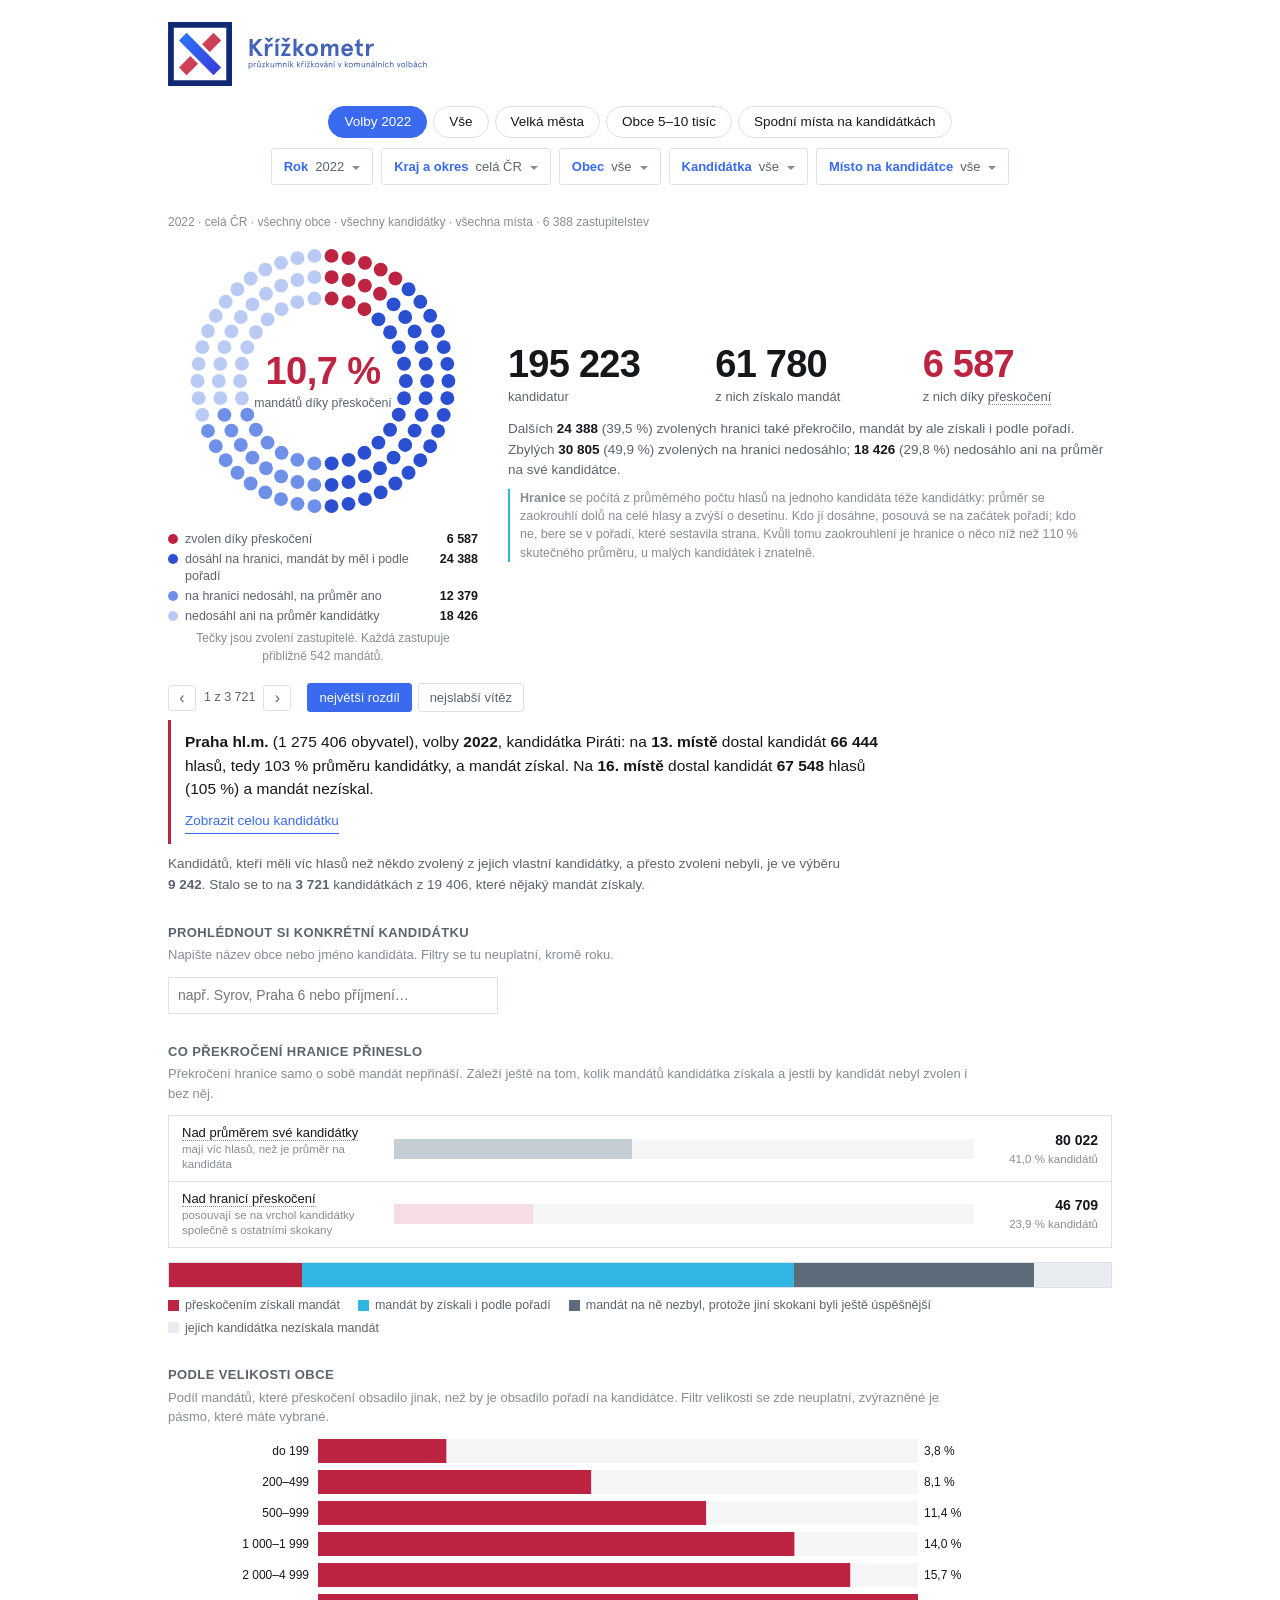
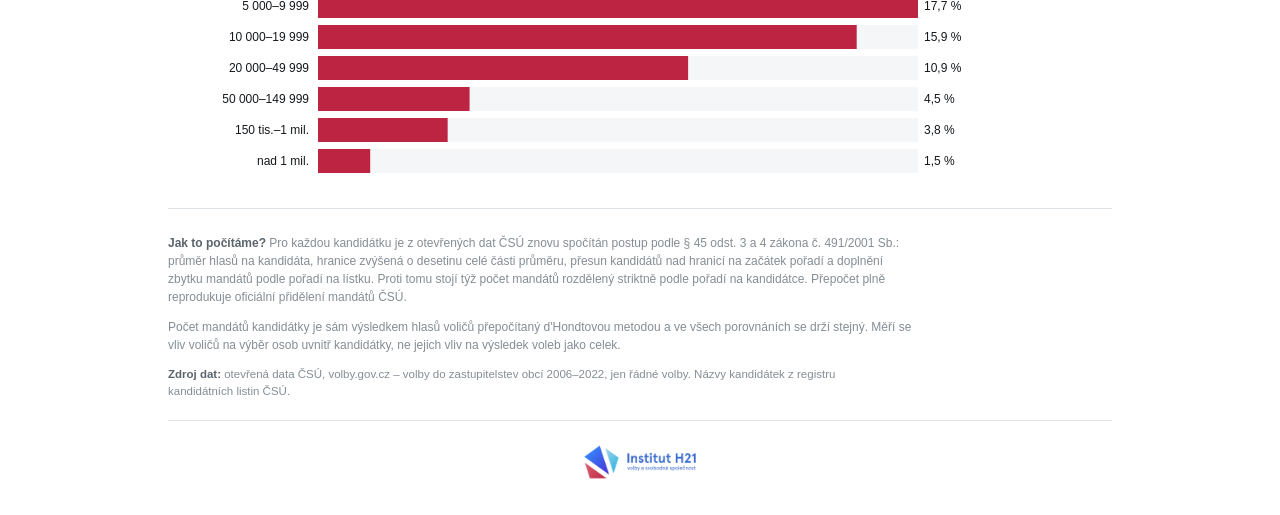
==== index.html @ fd7df9b3 "rebuild" ====
<!DOCTYPE html>
<html lang="cs">
<head>
<meta charset="utf-8">
<meta name="viewport" content="width=device-width, initial-scale=1">
<title>Křížkometr – Průzkumník přeskakování v komunálních volbách</title>
<meta name="description" content="Kolik mandátů v komunálních volbách rozhodli voliči přeskočením a kolik pořadí na kandidátce. Volby do zastupitelstev obcí od roku 2006, data ČSÚ.">
<meta property="og:title" content="Křížkometr – Průzkumník přeskakování v komunálních volbách">
<meta property="og:description" content="Kolik mandátů v komunálních volbách rozhodli voliči přeskočením a kolik pořadí na kandidátce. Volby do zastupitelstev obcí od roku 2006, data ČSÚ.">
<meta property="og:image" content="https://institute-h21.github.io/krizkometr/assets/og-image.png">
<meta name="twitter:card" content="summary_large_image">
<link rel="icon" href="assets/favicon.svg" type="image/svg+xml">
<link rel="icon" href="assets/favicon.ico" sizes="any">
<link rel="apple-touch-icon" href="assets/apple-touch-icon.png">
<link rel="stylesheet" href="assets/krizkometr.css?v=2026-10-07">
</head>
<body data-view="vse">
<div class="wrap">
<div id="boot">Načítám data…</div>
<template id="tpl">
<header class="brand"><img src="assets/krizkometr-logo-claim.svg" alt="Křížkometr – Průzkumník přeskakování v komunálních volbách" onerror="var s=document.createElement('span');s.className='wordmark';s.textContent='Křížkometr';this.replaceWith(s)"></header>
<section>
  <div class="chipwrap presets" id="presets" role="group" aria-label="Předvolby výběru"></div>
  <form class="filters" id="filters" autocomplete="off">
    <details class="fg"><summary><b>Rok</b><span class="val" id="yearSum">vše</span></summary>
      <div class="ddp"><div class="chipwrap" id="yearPre"></div></div></details>
    <details class="fg"><summary><b>Kraj a okres</b><span class="val" id="regSum">celá ČR</span></summary>
      <div class="ddp"><p class="hint">Vyberte kraje. U každého vybraného kraje se pak dají zúžit okresy; ostatních krajů se to nedotkne.</p>
      <div class="chipwrap" id="krajPre"></div>
      <div id="okresBox" hidden><p class="hint" style="margin:12px 0 7px">Okresy ve vybraných krajích</p>
      <div class="chipwrap" id="okresPre"></div></div></div></details>
    <details class="fg"><summary><b>Obec</b><span class="val" id="popSum">vše</span></summary>
      <div class="ddp"><p class="hint">Počet obyvatel v roce voleb. Lze vybrat víc pásem najednou.</p>
      <div class="chipwrap" id="popPre"></div>
      <p class="hint" style="margin:13px 0 7px">Typ zastupitelstva</p>
      <div class="chipwrap" id="typPre"></div>
      <p class="hint" style="margin:13px 0 7px">Kolik kandidátek v obci soupeřilo</p>
      <div class="chipwrap" id="rivPre"></div></div></details>
    <details class="fg"><summary><b>Kandidátka</b><span class="val" id="tagSum">vše</span></summary>
      <div class="ddp"><p class="hint">Kandidátky, na nichž je alespoň jedna vybraná strana.</p>
      <div class="chipwrap" id="tagChips"></div></div></details>
    <details class="fg"><summary><b>Místo na kandidátce</b><span class="val" id="posSum">vše</span></summary>
      <div class="ddp">
        <div class="modes" id="posMode"></div>
        <div id="modeAbs">
          <p class="hint">Vytištěné číslo kandidáta na hlasovacím lístku.</p>
          <div class="chipwrap" id="absPre"></div>
          <div class="rangeRow"><div class="dual" id="absDual"><div class="trk"></div><div class="fil" id="absFil"></div>
            <input type="range" id="absLo" min="1" max="70" value="1" aria-label="Od pozice">
            <input type="range" id="absHi" min="1" max="70" value="70" aria-label="Do pozice"></div>
            <span class="out" id="absOut"></span></div>
        </div>
        <div id="modeRel" hidden>
          <p class="hint">Kde na své kandidátce kandidát stojí nezávisle na její délce: 0&nbsp;% je první, 100&nbsp;% poslední.</p>
          <div class="chipwrap" id="relPre"></div>
          <div class="rangeRow"><div class="dual" id="relDual"><div class="trk"></div><div class="fil" id="relFil"></div>
            <input type="range" id="relLo" min="0" max="100" value="0" aria-label="Od podílu">
            <input type="range" id="relHi" min="0" max="100" value="100" aria-label="Do podílu"></div>
            <span class="out" id="relOut"></span></div>
        </div>
      </div></details>
  </form>
</section>

<section id="head"></section>

<section class="search">
  <h2>Prohlédnout si konkrétní kandidátku</h2>
  <p class="sub">Napište název obce nebo jméno kandidáta. Filtry se tu neuplatní, kromě roku.</p>
  <input type="text" id="q" placeholder="např. Syrov, Praha 6 nebo příjmení…" aria-label="Název obce nebo jméno kandidáta">
  <ul class="hits" id="hits"></ul>
  <div id="detail"></div>
</section>

<section>
  <h2>Co překročení hranice přineslo</h2>
  <p class="sub">Překročení hranice samo o sobě mandát nepřináší. Záleží ještě na tom, kolik mandátů kandidátka získala a jestli by kandidát nebyl zvolen i bez něj.</p>
  <div class="fun" id="fun"></div>
  <div style="margin-top:14px"><div class="stack" id="stack"></div><div class="skey" id="skey"></div></div>
</section>

<section>
  <h2>Podle velikosti obce</h2>
  <p class="sub">Podíl mandátů, které přeskočení obsadilo jinak, než by je obsadilo pořadí na kandidátce. Filtr velikosti se zde neuplatní, zvýrazněné je pásmo, které máte vybrané.</p>
  <svg class="chart" id="bandChart" role="img" aria-label="Podle velikosti obce"></svg>
</section>

<footer>
  <p><b>Jak to počítáme?</b> Pro každou kandidátku je z otevřených dat ČSÚ znovu spočítán postup podle §&nbsp;45 odst.&nbsp;3 a 4 zákona č.&nbsp;491/2001&nbsp;Sb.: průměr hlasů na kandidáta, hranice zvýšená o desetinu celé části průměru, přesun kandidátů nad hranicí na začátek pořadí a doplnění zbytku mandátů podle pořadí na lístku. Proti tomu stojí týž počet mandátů rozdělený striktně podle pořadí na kandidátce. Přepočet plně reprodukuje oficiální přidělení mandátů ČSÚ.</p>
  <p>Počet mandátů kandidátky je sám výsledkem hlasů voličů přepočítaný d'Hondtovou metodou a ve všech porovnáních se drží stejný. Měří se vliv voličů na výběr osob uvnitř kandidátky, ne jejich vliv na výsledek voleb jako celek.</p>
  <p class="src"><b>Zdroj dat:</b> otevřená data ČSÚ, volby.gov.cz – volby do zastupitelstev obcí <span class="roky">2006–2022</span>, jen řádné volby. Názvy kandidátek z registru kandidátních listin ČSÚ.</p>
  <div class="sig">
    <a href="https://www.ih21.org" target="_blank" rel="noopener"><img alt="Institut H21" src="assets/h21-logo.png"></a>
  </div>
</footer>
</template>
</div>
<script src="assets/krizkometr.js?v=2026-10-07"></script>
</body>
</html>
---- assets/krizkometr.css ----
/* Křížkometr – Institut H21 */
/* Apercu Pro (firemní písmo H21) se načítá ze stejného místa jako na webu institutu.
   Soubory písma v repu záměrně nejsou: je veřejné a písmo má komerční licenci.
   Když adresa přestane platit (např. po novém nahrání písma ve Webflow),
   stránky přejdou na systémové písmo a jinak fungují dál. */
@font-face{font-family:"Apercu Pro";font-style:normal;font-weight:400;font-display:swap;
  src:url(https://cdn.prod.website-files.com/62a501ab7c276f020734e677/62a506d55f0ebdb5021f10b7_apercu_regular_pro.otf) format("opentype")}
@font-face{font-family:"Apercu Pro";font-style:normal;font-weight:700;font-display:swap;
  src:url(https://cdn.prod.website-files.com/62a501ab7c276f020734e677/62a7aba759a85f83d1c07844_ApercuPro-Bold-Web.ttf) format("truetype")}

/* =====================================================================
   BAREVNÉ SCHÉMA – jediné místo, kde se mění vzhled.
   Doplňte HEX kódy z brand manuálu Institutu H21 a nic jiného neměňte.
   ===================================================================== */
:root{
  /* tři barvy z loga H21 (každá je v logu přechodem, tohle jsou těžiště) */
  --brand:#396AEF;          /* modrá  */
  --brand-dark:#2A4FD0;
  --brand-soft:#e5ecfd;
  --azure:#30B6E3;          /* azurová */
  --azure-soft:#d9f0f9;
  --ink:#15181b; --ink-2:#5b646c; --ink-3:#858d94;
  --rule:#dde2e6; --surface:#f4f6f8; --surface-2:#e9edf1; --bg:#fff;
  --hot:#BD2441;            /* červená z loga – to, na co se má člověk podívat */
  --hot-soft:#f6dde3;
  --cool:#5d6b7a; --cool-soft:#d6dce2;
  --ok:#2e7d52;
  --font:"Apercu Pro",-apple-system,BlinkMacSystemFont,"Segoe UI",Roboto,Arial,sans-serif;
}
*{box-sizing:border-box}
html{-webkit-text-size-adjust:100%}
body{margin:0;background:var(--bg);color:var(--ink);font-family:var(--font);font-size:16px;
  line-height:1.5;font-variant-numeric:tabular-nums lining-nums;-webkit-font-smoothing:antialiased}
.wrap{max-width:980px;margin:0 auto;padding:22px 18px 30px}
:focus-visible{outline:2px solid var(--brand);outline-offset:2px}
h2{font-size:13px;font-weight:700;letter-spacing:.03em;margin:0 0 3px;text-transform:uppercase;color:var(--ink-2)}
.sub{font-size:13px;color:var(--ink-3);margin:0 0 12px;max-width:62em}
section{margin:0 0 28px}

/* header */
.cutline{font-size:12px;color:var(--ink-3);margin:0 0 10px}
.tally{margin:0}
.big3{display:grid;grid-template-columns:repeat(3,minmax(0,1fr));gap:18px;margin:0 0 14px}
.big3>div{min-width:0}
.big3 .n{display:block;font-size:clamp(26px,3.4vw,38px);font-weight:700;line-height:1.02;
  letter-spacing:-.02em;white-space:nowrap}
.big3 .n.hot{color:var(--hot)}
.big3 .l{display:block;font-size:13px;color:var(--ink-2);margin-top:5px;line-height:1.32}
@media(max-width:560px){.big3{grid-template-columns:1fr;gap:10px}
  .big3>div{display:flex;align-items:baseline;gap:10px}
  .big3 .n{font-size:28px}.big3 .l{margin:0}}
.tally .rest{margin:0;font-size:13.5px;color:var(--ink-2);line-height:1.5;max-width:46em}
.tally .rest b{color:var(--ink)}
.defn{margin:9px 0 0;font-size:12.5px;color:var(--ink-3);line-height:1.45;max-width:46em;
  border-left:2px solid var(--azure);padding-left:10px}
/* příklady: ovládání nad příkladem vlevo */
.anec-nav{display:flex;flex-wrap:wrap;align-items:center;gap:8px 16px;margin:18px 0 0}
.anec{border-left:3px solid var(--hot);padding:10px 0 10px 14px;margin:8px 0 0;
  font-size:15.5px;line-height:1.5;max-width:46em}
.anec b{font-weight:700}
.anec .more{margin-top:8px}
.pager{display:flex;align-items:center;gap:8px;font-size:12.5px;color:var(--ink-2)}
.pager button{font:inherit;font-size:16px;line-height:1;width:28px;height:26px;cursor:pointer;
  background:var(--bg);border:1px solid var(--rule);border-radius:3px;color:var(--ink-2)}
.pager button:hover{border-color:var(--brand);color:var(--brand)}
.gen{font-size:13.5px;color:var(--ink-2);margin:10px 0 0;max-width:52em}

/* list breakdown */
.lt{border-collapse:collapse;width:100%;max-width:560px;font-size:13.5px;margin:10px 0 0}
.lt th,.lt td{padding:4px 9px;border-bottom:1px solid var(--rule);text-align:right}
.lt th:first-child,.lt td:first-child{text-align:left}
.lt thead th{font-size:11.5px;text-transform:uppercase;letter-spacing:.02em;color:var(--ink-2);
  border-bottom:1.5px solid var(--ink-3);font-weight:700}
.lt td small{display:block;font-size:11.5px;color:var(--ink-3);font-weight:400;line-height:1.25;margin-top:1px}
.lt tr.mark td small{color:var(--ink-2)}
@media(min-width:640px){
  /* 99 % jmen má do 20 znaků, takže se vejdou za číslo místa a tabulka se nenatáhne */
  .lt{max-width:700px}
  .lt td small{display:inline;margin:0 0 0 9px;font-size:12.5px}
  .lt td:first-child{width:14em}
}
.lt tr.in td{background:#f2f7f2}
.lt tr.mark td{background:var(--hot-soft);font-weight:700}
.lt .yes{color:var(--ok)}
.lt .no{color:var(--ink-3)}
.lmeta{font-size:13px;color:var(--ink-2);margin:0 0 2px}
.story{font-size:13.5px;color:var(--ink);background:var(--surface);border:1px solid var(--rule);
  padding:10px 12px;margin:10px 0 0;max-width:560px;line-height:1.5}
details>summary{cursor:pointer;font-size:13.5px;color:var(--brand);list-style:none;
  display:inline-block;padding:2px 0;border-bottom:1px solid currentColor}
details>summary::-webkit-details-marker{display:none}
details[open]>summary{margin-bottom:4px}

/* filters */
.filters{display:flex;flex-wrap:wrap;gap:8px;align-items:flex-start;justify-content:center;margin:0}
.fg{position:relative}
.fg[open]{flex:1 0 100%}
.fg>summary{list-style:none;cursor:pointer;display:flex;align-items:baseline;gap:7px;white-space:nowrap;
  font-size:13px;padding:8px 12px;border:1px solid var(--rule);border-radius:3px;background:var(--bg);
  transition:border-color .12s,color .12s}
.fg>summary::-webkit-details-marker{display:none}
.fg>summary::after{content:"";width:0;height:0;border:4px solid transparent;border-bottom:0;
  border-top-color:var(--ink-3);margin-left:1px;position:relative;top:-1px;transition:transform .12s}
.fg[open]>summary::after{border-top-color:var(--brand);transform:rotate(180deg)}
.fg>summary:hover{border-color:var(--brand)}
.fg[open]>summary{border-color:var(--brand);color:var(--brand)}
.fg>summary b{font-weight:700;color:inherit}
.fg>summary .val{color:var(--ink-2);max-width:17em;overflow:hidden;text-overflow:ellipsis}
.fg[open]>summary .val{color:var(--brand)}
.ddp{border:1px solid var(--rule);border-top:0;border-radius:0 0 3px 3px;padding:12px 13px 13px;
  background:var(--surface);margin-top:-1px}
.ddp .hint{font-size:12px;color:var(--ink-3);margin:0 0 8px}
.modes{display:inline-flex;border:1px solid var(--rule);border-radius:3px;overflow:hidden;margin:0 0 11px}
.modes button{font:inherit;font-size:12.5px;padding:6px 12px;border:0;background:var(--bg);
  color:var(--ink-2);cursor:pointer;border-right:1px solid var(--rule)}
.modes button:last-child{border-right:0}
.modes button[aria-pressed="true"]{background:var(--brand);color:#fff}
.chipwrap{display:flex;flex-wrap:wrap;align-items:center;gap:6px}
.chip{font:inherit;font-size:13px;line-height:1;padding:7px 11px;background:var(--bg);
  border:1px solid var(--rule);border-radius:3px;color:var(--ink-2);cursor:pointer;transition:all .12s}
.chip:hover{border-color:var(--brand);color:var(--brand)}
.chip[aria-pressed="true"]{background:var(--brand);border-color:var(--brand);color:#fff}
/* jedna škála, dva úchyty: oba inputy leží přes sebe, proklikává jen palec */
.dual{position:relative;height:30px;width:230px;margin:2px 0 0}
.dual .trk{position:absolute;left:0;right:0;top:13px;height:4px;background:var(--surface-2);border-radius:2px}
.dual .fil{position:absolute;top:13px;height:4px;background:var(--brand);border-radius:2px}
.dual input[type=range]{position:absolute;left:0;top:0;width:100%;height:30px;margin:0;
  -webkit-appearance:none;appearance:none;background:transparent;pointer-events:none}
.dual input[type=range]::-webkit-slider-thumb{-webkit-appearance:none;width:16px;height:16px;
  border-radius:50%;background:#fff;border:2px solid var(--brand);cursor:grab;pointer-events:auto}
.dual input[type=range]::-moz-range-thumb{width:14px;height:14px;border-radius:50%;background:#fff;
  border:2px solid var(--brand);cursor:grab;pointer-events:auto}
.dual input[type=range]:focus-visible::-webkit-slider-thumb{outline:2px solid var(--ink);outline-offset:2px}
.rangeRow{display:flex;align-items:center;gap:14px;flex-wrap:wrap;margin-top:4px}
.rangeRow .out{font-size:12.5px;color:var(--ink-2)}

/* funnel + outcome */
.fun{border:1px solid var(--rule)}
.frow{display:grid;grid-template-columns:200px 1fr 112px;align-items:center;gap:12px;
  padding:9px 13px;border-bottom:1px solid var(--rule)}
.frow:last-child{border-bottom:0}
.frow .lab{font-size:13px;line-height:1.3}
.frow .lab small{display:block;color:var(--ink-3);font-size:11.5px}
.ftrack{height:20px;background:var(--surface)}
.ffill{height:100%;background:var(--cool-soft)}
.frow.s2 .ffill{background:#c6ced5}
.frow.s3 .ffill{background:var(--hot-soft)}
.frow .val{text-align:right;font-size:14px;font-weight:700}
.frow .val small{display:block;font-weight:400;font-size:11.5px;color:var(--ink-3)}
@media(max-width:620px){.frow{grid-template-columns:1fr 76px}.frow .ftrack{grid-column:1/-1;order:3}}
.stack{display:flex;height:26px;border:1px solid var(--rule);overflow:hidden}
.stack div{height:100%}
.skey{display:flex;flex-wrap:wrap;gap:4px 18px;margin:8px 0 0;font-size:12.5px;color:var(--ink-2)}
.skey>span{display:flex;align-items:center;gap:6px}
.skey i{width:11px;height:11px;display:block;flex:0 0 auto}

/* search */
.search input[type=text]{font:inherit;font-size:14px;padding:7px 9px;border:1px solid var(--rule);
  width:100%;max-width:330px;background:var(--bg);color:var(--ink)}
.hits{margin:8px 0 0;padding:0;list-style:none;max-width:560px}
.hits li{border-bottom:1px solid var(--rule)}
.hits button{font:inherit;font-size:13.5px;text-align:left;width:100%;padding:6px 2px;
  background:none;border:0;cursor:pointer;color:var(--ink);display:flex;justify-content:space-between;gap:12px}
.hits button:hover{color:var(--brand)}
.hits button span{color:var(--ink-3);font-size:12.5px;white-space:nowrap}
.hits li.more{font-size:12.5px;color:var(--ink-3);padding:6px 2px;border-bottom:0}
.hits li.hd{font-size:11.5px;font-weight:700;text-transform:uppercase;letter-spacing:.03em;
  color:var(--ink-2);padding:12px 2px 3px}
.hits li.hd:first-child{padding-top:0}
/* kandidát: jméno a pod ním obec, rok, kandidátka a výsledek */
.hits li.ch button{display:block}
.hits li.ch button span{display:block;white-space:normal;margin-top:1px}
.yrow{display:flex;flex-wrap:wrap;align-items:center;gap:6px;padding:5px 0;border-top:1px solid var(--rule)}
.yrow:first-child{border-top:0}
.yr{flex:0 0 46px;font-size:13px;font-weight:700;color:var(--ink-2)}
.krow{display:flex;flex-wrap:wrap;align-items:baseline;gap:6px;padding:6px 0;border-top:1px solid var(--rule)}
.krow:first-child{border-top:0;padding-top:0}
.kr{flex:0 0 118px;font-size:12.5px;font-weight:700;color:var(--ink-2)}
.kch{display:flex;flex-wrap:wrap;gap:6px}
@media(max-width:620px){.kr{flex-basis:100%}}
.ych{display:flex;flex-wrap:wrap;align-items:center;gap:6px}
.wd{font-size:11.5px;color:var(--ink-3);padding:0 2px 0 6px}
.yrow:first-child .wd:first-child{padding-left:0}

svg.chart{display:block;width:100%;max-width:820px;height:auto}
footer{border-top:1px solid var(--rule);padding-top:13px;font-size:12px;color:var(--ink-3);line-height:1.5}
footer p{max-width:62em}
.src{margin:12px 0 0;font-size:11.5px;color:var(--ink-3);max-width:62em}
.src b{color:var(--ink-2);font-weight:700}
.sig{margin-top:20px;padding-top:18px;border-top:1px solid var(--rule)}
.sig a{display:block;width:fit-content;margin:0 auto;line-height:0;opacity:.95;transition:opacity .12s}
.sig a:hover{opacity:1}
.sig img{height:46px;width:auto;display:block}
footer b{color:var(--ink-2)}
.empty{padding:14px;background:var(--surface);border:1px dashed var(--rule);font-size:13.5px;color:var(--ink-2)}
#boot{padding:40px 0;color:var(--ink-3);font-size:14px}
.hero{display:grid;grid-template-columns:310px minmax(0,1fr);gap:30px;align-items:center;margin:2px 0 6px}
@media(max-width:760px){.hero{grid-template-columns:1fr;gap:14px;justify-items:center}
  .hero .tally{text-align:left;width:100%}}
.donut{display:block;width:100%;max-width:280px;margin:0 auto;overflow:visible}
.donut circle.d{cursor:default}
.donut circle.d.g0{fill:var(--hot)}      /* skokani – musí být na první pohled jiní */
.donut circle.d.g1{fill:#2A4FD0}         /* zbylé tři jsou odstíny firemní modré */
.donut circle.d.g2{fill:#6E90E8}
.donut circle.d.g3{fill:#B9CBF4}
.donut .ctr-n{font-size:34px;font-weight:700;fill:var(--hot);text-anchor:middle;letter-spacing:-.5px}
.donut .ctr-l{font-size:11px;fill:var(--ink-2);text-anchor:middle}
@media(prefers-reduced-motion:no-preference){
  .donut circle.d{animation:dotpop .32s cubic-bezier(.34,1.3,.64,1) backwards;transform-box:fill-box;transform-origin:center}
}
@keyframes dotpop{from{opacity:0;transform:scale(.2)}to{opacity:1;transform:scale(1)}}
.dotkey{display:grid;grid-template-columns:1fr;gap:4px;margin:10px auto 0;max-width:310px;
  font-size:12.5px;color:var(--ink-2);text-align:left}
.dotkey span{display:flex;align-items:baseline;gap:7px;line-height:1.3}
.dotkey b{color:var(--ink);font-weight:700;margin-left:auto;padding-left:8px}
.dotkey i{width:10px;height:10px;border-radius:50%;display:block;flex:0 0 auto;position:relative;top:1px}
.dotnote{margin:5px auto 0;max-width:280px;font-size:12px;color:var(--ink-3);text-align:center}
#tip{position:fixed;z-index:50;pointer-events:none;background:var(--ink);color:#fff;
  font-size:12.5px;line-height:1.4;padding:6px 9px;border-radius:3px;max-width:270px;
  opacity:0;transition:opacity .12s;transform:translate(-50%,-100%)}
#tip.on{opacity:1}
[data-tip]{cursor:help}
.term{border-bottom:1px dotted var(--ink-3)}

/* ===================================================== Křížkometr: doplňky */
/* záhlaví se značkou */
.brand{margin:0 0 20px}
.brand img{display:block;height:64px;width:auto;max-width:100%}
@media(max-width:560px){.brand img{height:46px}}
.wordmark{display:inline-block;font-size:30px;font-weight:700;letter-spacing:-.02em;line-height:1;color:var(--brand)}
/* předvolby nad filtry: pilulky, aby se nepletly s rozbalovacími filtry */
.presets{justify-content:center;margin:0 0 10px}
.chip.pre{border-radius:999px;padding:8px 15px;font-size:13.5px;color:var(--ink)}
.chip.pre:hover{color:var(--brand)}
.chip.pre[aria-pressed="true"]{color:#fff}
/* tlačítka kandidátek: kus vlastního názvu u opakujících se zkratek */
.chip .cn{font-weight:400;opacity:.85;margin-left:1px}
.chip[data-tip]{cursor:pointer}
/* spodek čtečky kandidátek */
.minifoot{margin-top:24px;padding-top:14px;text-align:center}
.minifoot .logos{display:flex;align-items:center;justify-content:center;gap:16px 32px;flex-wrap:wrap}
.minifoot img{display:block;height:36px;width:auto}
.minifoot .src{margin:12px auto 0}
.minifoot .wordmark{font-size:22px}
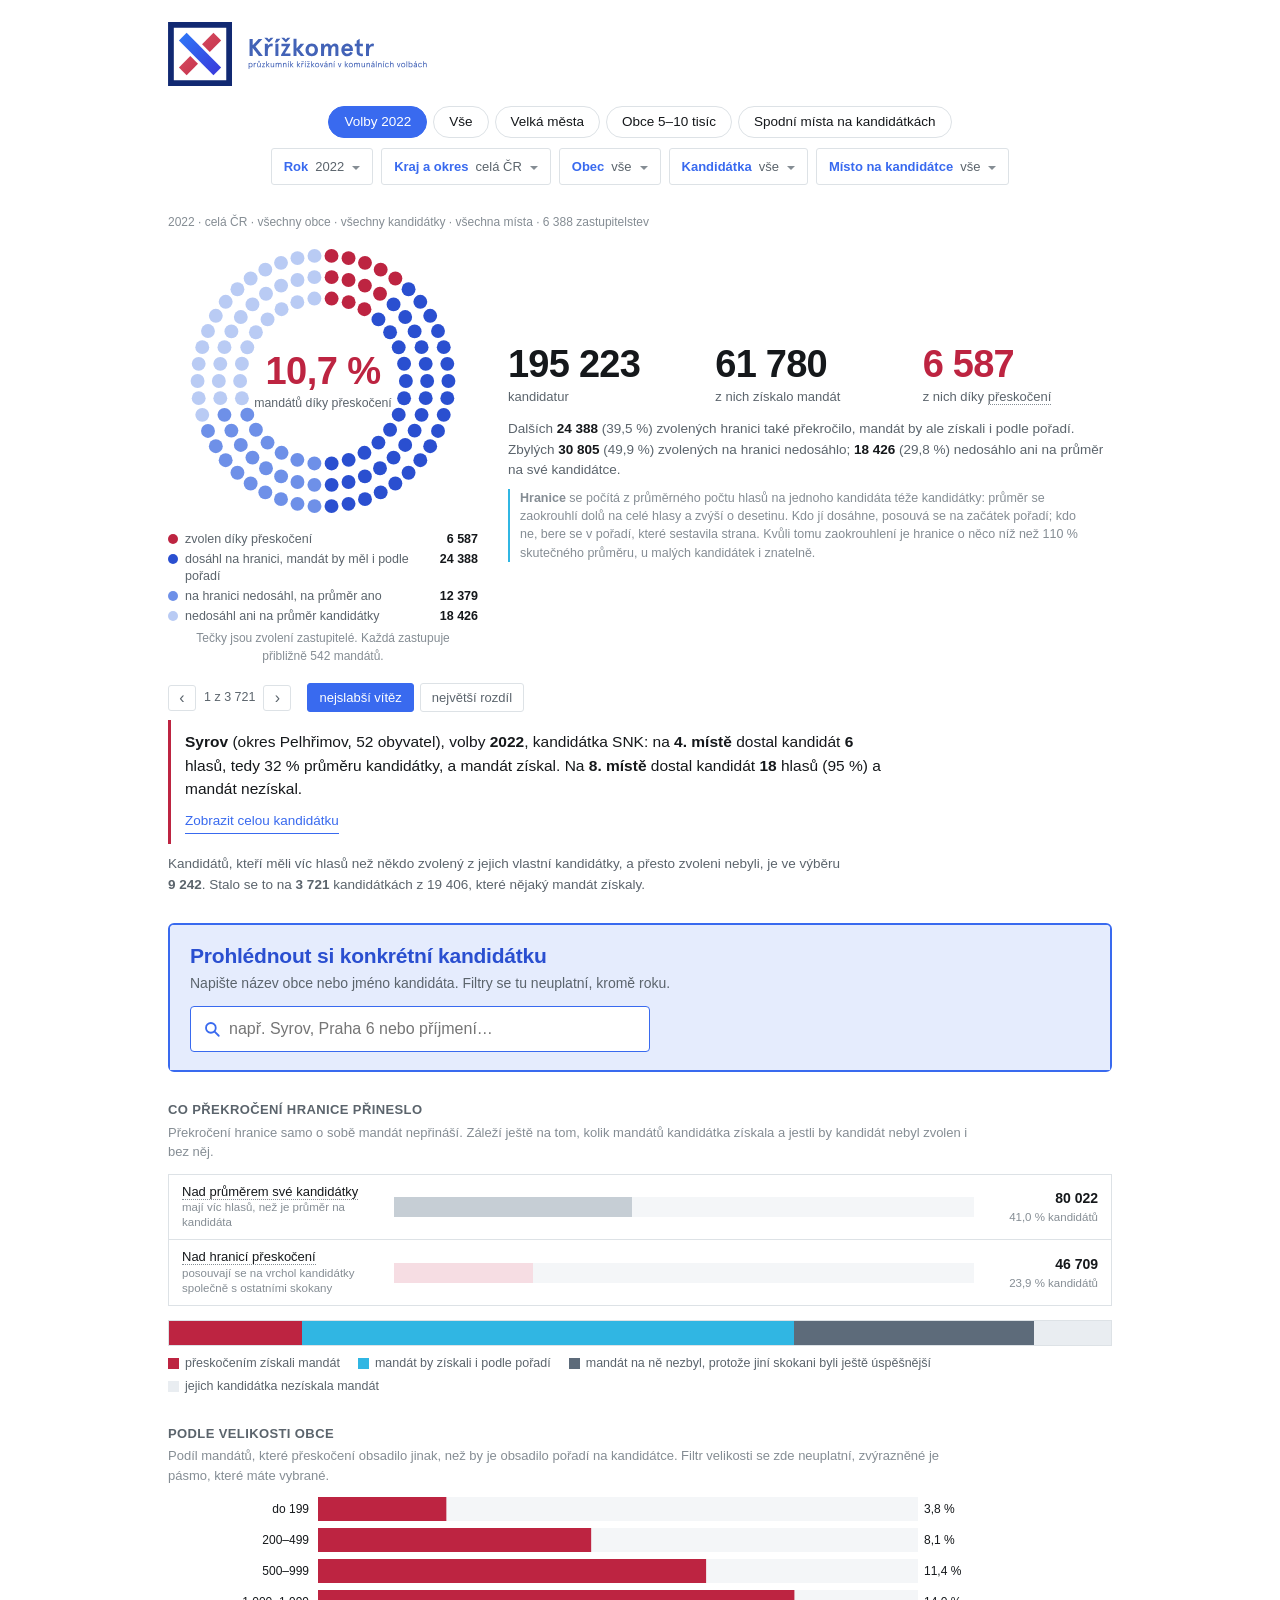
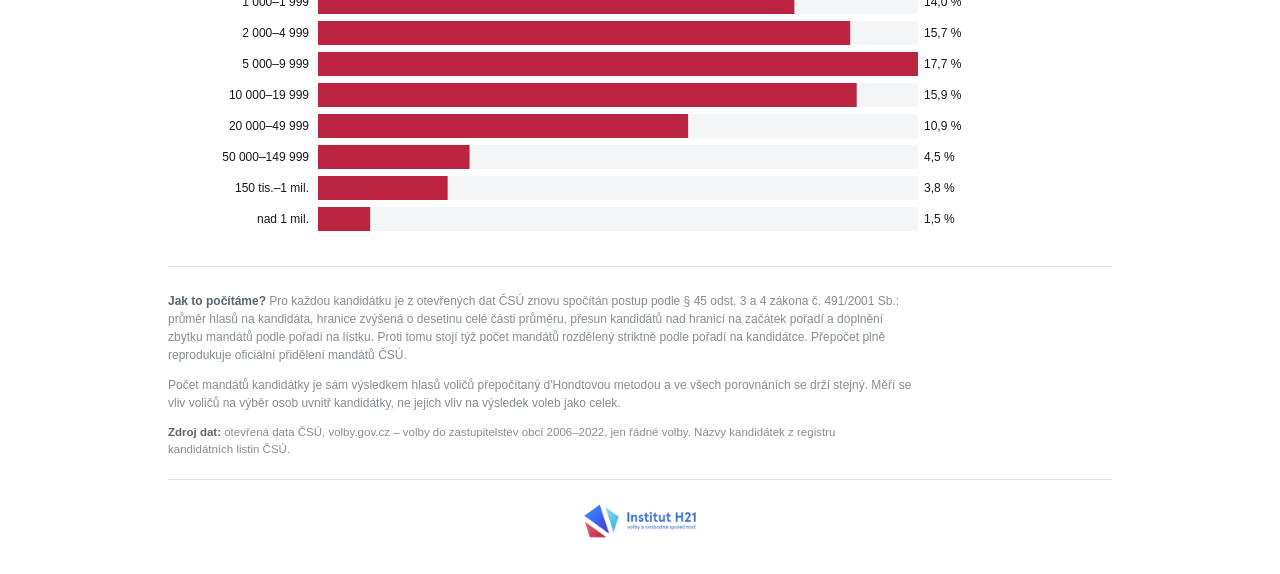
==== commit 4a832d85: "úprava zobrazení" ====
--- a/index.html
+++ b/index.html
@@ -64,10 +64,12 @@
 
 <section id="head"></section>
 
-<section class="search">
+<section class="search box">
+  <div class="box-head">
   <h2>Prohlédnout si konkrétní kandidátku</h2>
   <p class="sub">Napište název obce nebo jméno kandidáta. Filtry se tu neuplatní, kromě roku.</p>
   <input type="text" id="q" placeholder="např. Syrov, Praha 6 nebo příjmení…" aria-label="Název obce nebo jméno kandidáta">
+  </div>
   <ul class="hits" id="hits"></ul>
   <div id="detail"></div>
 </section>
--- a/assets/krizkometr.css
+++ b/assets/krizkometr.css
@@ -79,6 +79,9 @@
   .lt td small{display:inline;margin:0 0 0 9px;font-size:12.5px}
   .lt td:first-child{width:14em}
 }
+/* na úzkém telefonu se tabulka radši posune do strany, než aby přetekla nebo se ořízla */
+#lbody,#anecList{overflow-x:auto}
+@media(max-width:560px){.lt th,.lt td{padding:4px 6px}}
 .lt tr.in td{background:#f2f7f2}
 .lt tr.mark td{background:var(--hot-soft);font-weight:700}
 .lt .yes{color:var(--ok)}
@@ -242,3 +245,17 @@
 .minifoot img{display:block;height:36px;width:auto}
 .minifoot .src{margin:12px auto 0}
 .minifoot .wordmark{font-size:22px}
+/* hledání v indexu a průzkumníku: rámeček ve firemní modré, ať mezi grafy nezapadne */
+.search.box{border:2px solid var(--brand);border-radius:6px}
+.box-head{background:var(--brand-soft);padding:18px 20px;border-radius:4px 4px 0 0}
+.box-head h2{font-size:21px;line-height:1.25;letter-spacing:-.01em;text-transform:none;color:var(--brand-dark);margin:0 0 4px}
+.box-head .sub{font-size:14px;color:var(--ink-2);margin:0 0 12px}
+.search.box input[type=text]{font-size:16px;padding:10px 12px 10px 38px;max-width:460px;
+  border:1.5px solid var(--brand);border-radius:4px;background:var(--bg) no-repeat 12px center
+  url("data:image/svg+xml,%3Csvg xmlns='http://www.w3.org/2000/svg' width='18' height='18' viewBox='0 0 24 24' fill='none' stroke='%23396AEF' stroke-width='2.4' stroke-linecap='round'%3E%3Ccircle cx='10.5' cy='10.5' r='6.5'/%3E%3Cpath d='M15.5 15.5 21 21'/%3E%3C/svg%3E")}
+.search.box .hits{margin:0 20px;max-width:600px}
+.search.box .hits:not(:empty){margin-top:8px;margin-bottom:12px}
+.search.box #detail{padding:0 20px}
+.search.box #detail:not(:empty){padding-bottom:20px}
+@media(max-width:560px){.box-head{padding:16px 14px}.box-head h2{font-size:19px}
+  .search.box .hits{margin-left:14px;margin-right:14px}.search.box #detail{padding:0 10px}}
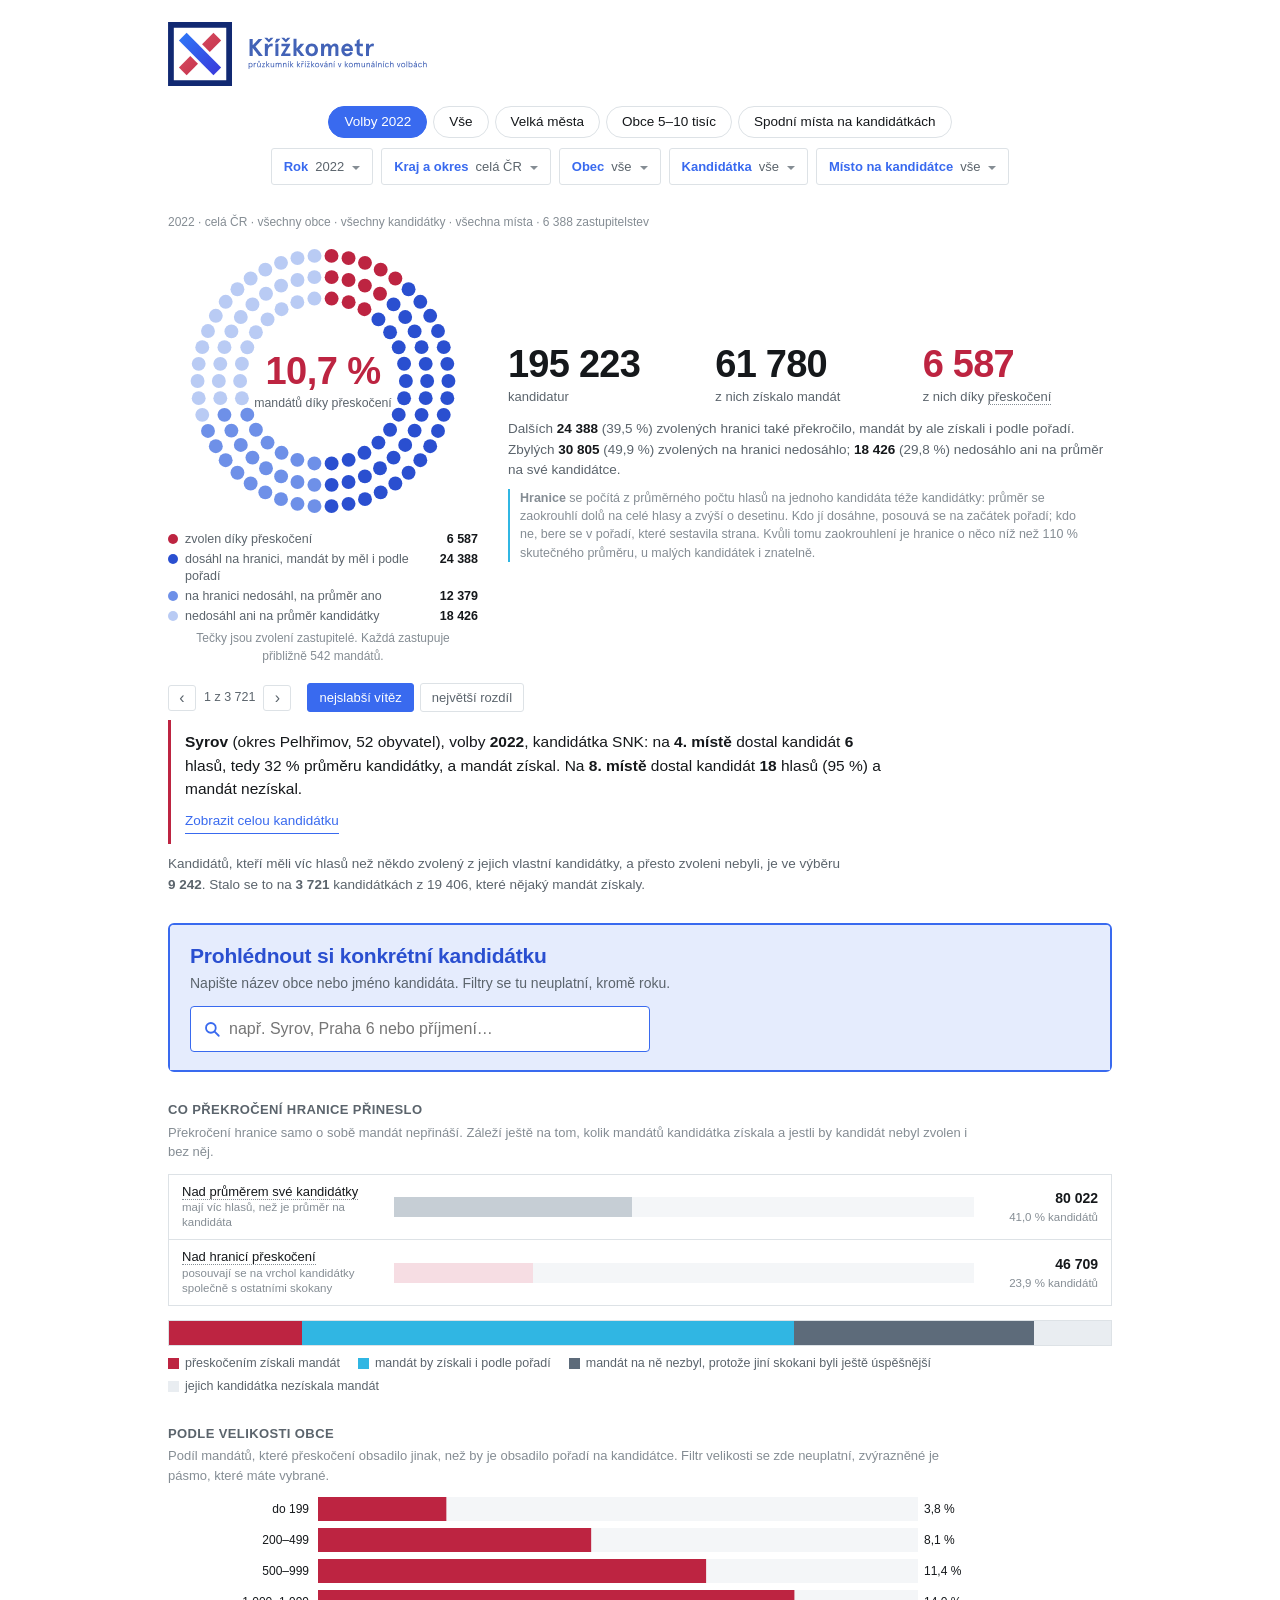
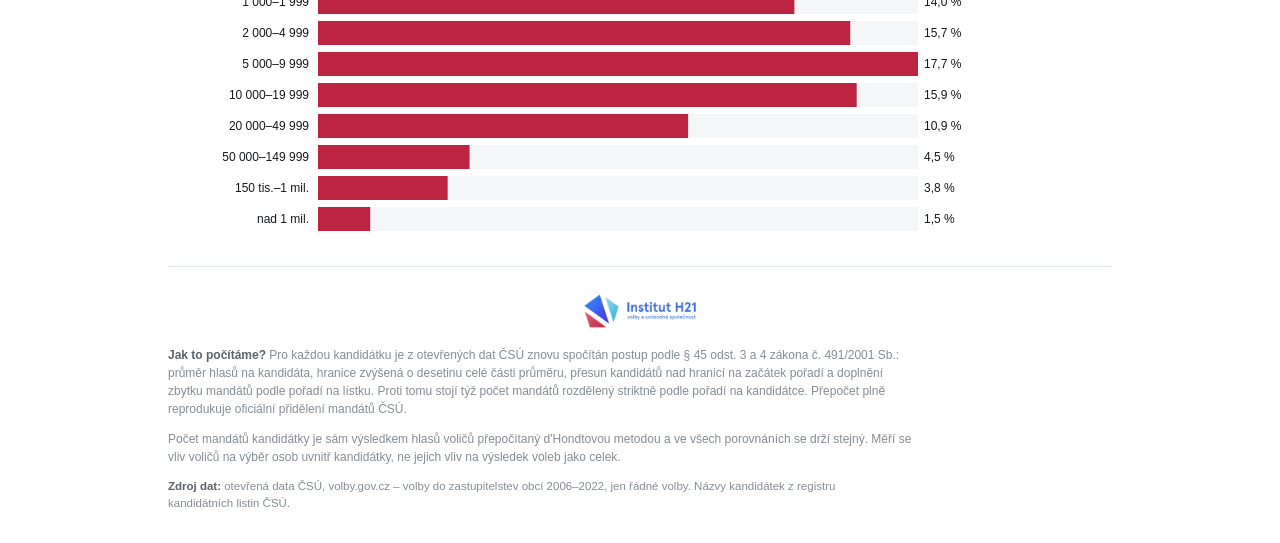
==== commit cd846c01: "oprava layoutu" ====
--- a/index.html
+++ b/index.html
@@ -88,12 +88,12 @@
 </section>
 
 <footer>
+  <div class="sig">
+    <a href="https://www.ih21.org" target="_blank" rel="noopener"><img alt="Institut H21" src="assets/h21-logo.png"></a>
+  </div>
   <p><b>Jak to počítáme?</b> Pro každou kandidátku je z otevřených dat ČSÚ znovu spočítán postup podle §&nbsp;45 odst.&nbsp;3 a 4 zákona č.&nbsp;491/2001&nbsp;Sb.: průměr hlasů na kandidáta, hranice zvýšená o desetinu celé části průměru, přesun kandidátů nad hranicí na začátek pořadí a doplnění zbytku mandátů podle pořadí na lístku. Proti tomu stojí týž počet mandátů rozdělený striktně podle pořadí na kandidátce. Přepočet plně reprodukuje oficiální přidělení mandátů ČSÚ.</p>
   <p>Počet mandátů kandidátky je sám výsledkem hlasů voličů přepočítaný d'Hondtovou metodou a ve všech porovnáních se drží stejný. Měří se vliv voličů na výběr osob uvnitř kandidátky, ne jejich vliv na výsledek voleb jako celek.</p>
   <p class="src"><b>Zdroj dat:</b> otevřená data ČSÚ, volby.gov.cz – volby do zastupitelstev obcí <span class="roky">2006–2022</span>, jen řádné volby. Názvy kandidátek z registru kandidátních listin ČSÚ.</p>
-  <div class="sig">
-    <a href="https://www.ih21.org" target="_blank" rel="noopener"><img alt="Institut H21" src="assets/h21-logo.png"></a>
-  </div>
 </footer>
 </template>
 </div>
--- a/assets/krizkometr.css
+++ b/assets/krizkometr.css
@@ -194,6 +194,8 @@
 .sig a{display:block;width:fit-content;margin:0 auto;line-height:0;opacity:.95;transition:opacity .12s}
 .sig a:hover{opacity:1}
 .sig img{height:46px;width:auto;display:block}
+/* logo na začátku patičky, vysvětlivky a zdroj až pod ním */
+footer>.sig:first-child{margin:8px 0 4px;padding-top:0;border-top:0}
 footer b{color:var(--ink-2)}
 .empty{padding:14px;background:var(--surface);border:1px dashed var(--rule);font-size:13.5px;color:var(--ink-2)}
 #boot{padding:40px 0;color:var(--ink-3);font-size:14px}
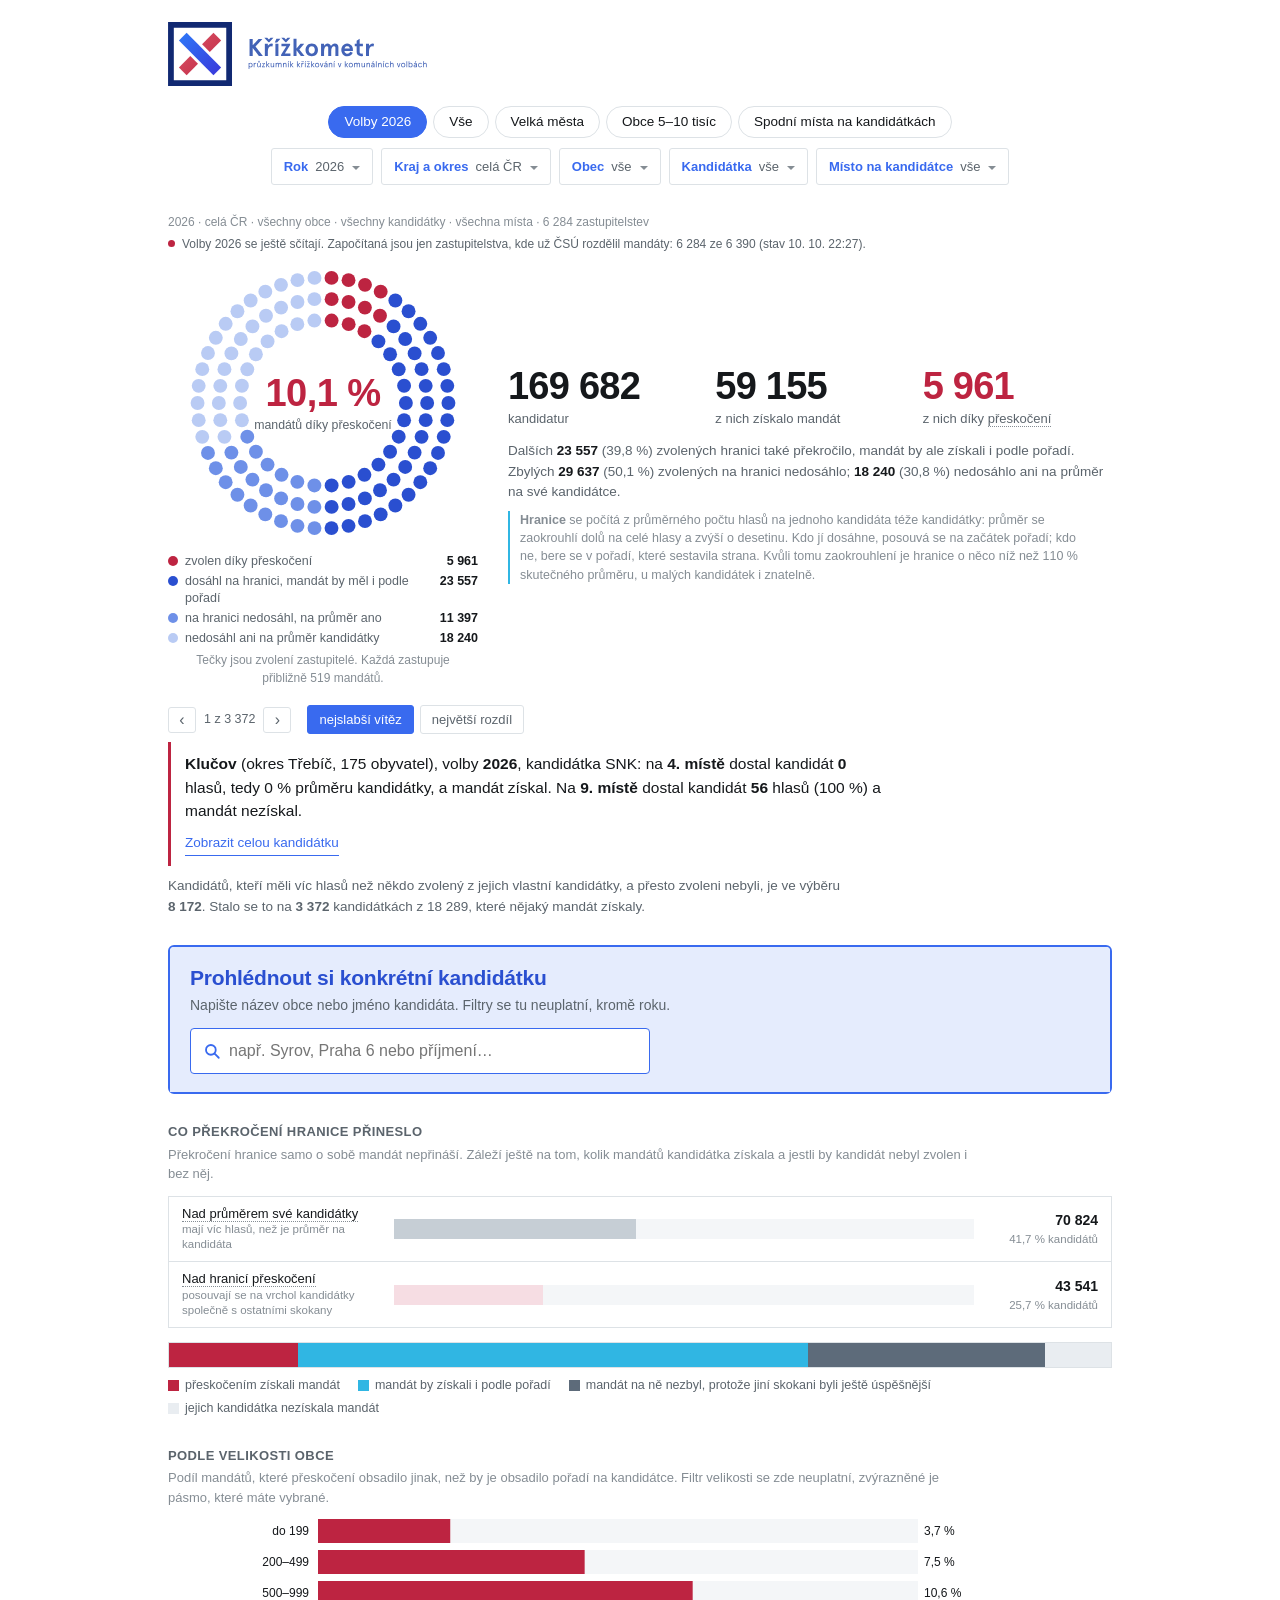
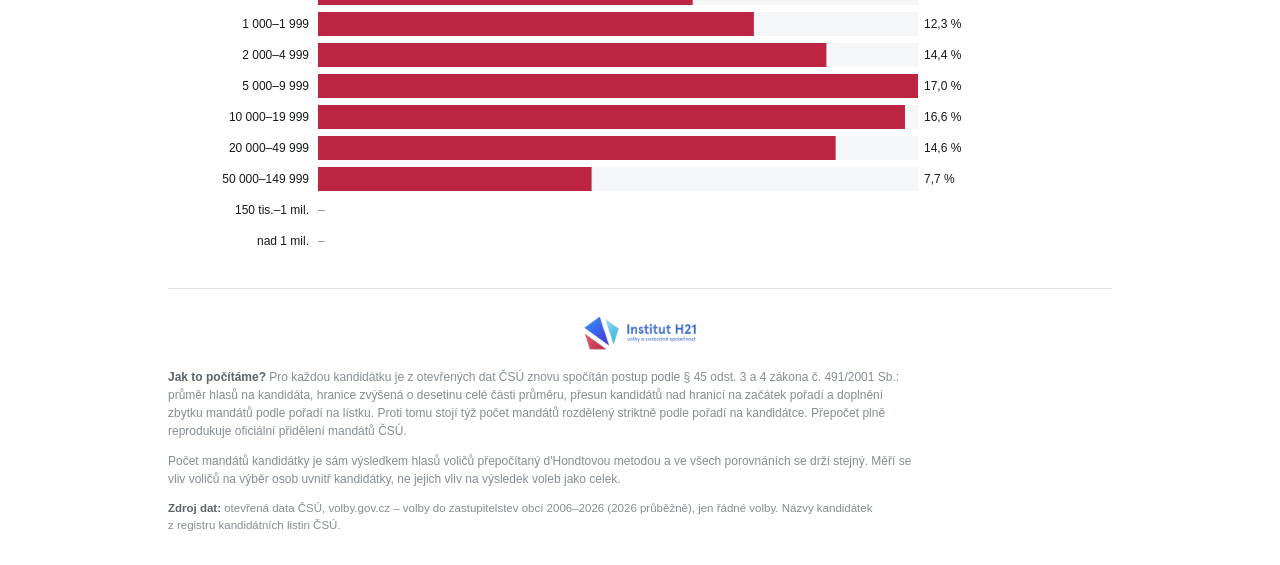
==== commit 060f55cb: "průběžné výsledky 2026 Volby 2026 leží ve vlastních souborech data/*-2026.bin; sestavuje je nastroje" ====
--- a/index.html
+++ b/index.html
@@ -12,7 +12,7 @@
 <link rel="icon" href="assets/favicon.svg" type="image/svg+xml">
 <link rel="icon" href="assets/favicon.ico" sizes="any">
 <link rel="apple-touch-icon" href="assets/apple-touch-icon.png">
-<link rel="stylesheet" href="assets/krizkometr.css?v=2026-10-07">
+<link rel="stylesheet" href="assets/krizkometr.css?v=2026-10-10">
 </head>
 <body data-view="vse">
 <div class="wrap">
@@ -89,7 +89,7 @@
 
 <footer>
   <div class="sig">
-    <a href="https://www.ih21.org" target="_blank" rel="noopener"><img alt="Institut H21" src="assets/h21-logo.png"></a>
+    <a href="https://www.ih21.org/krizkometr" target="_blank" rel="noopener"><img alt="Institut H21" src="assets/h21-logo.png"></a>
   </div>
   <p><b>Jak to počítáme?</b> Pro každou kandidátku je z otevřených dat ČSÚ znovu spočítán postup podle §&nbsp;45 odst.&nbsp;3 a 4 zákona č.&nbsp;491/2001&nbsp;Sb.: průměr hlasů na kandidáta, hranice zvýšená o desetinu celé části průměru, přesun kandidátů nad hranicí na začátek pořadí a doplnění zbytku mandátů podle pořadí na lístku. Proti tomu stojí týž počet mandátů rozdělený striktně podle pořadí na kandidátce. Přepočet plně reprodukuje oficiální přidělení mandátů ČSÚ.</p>
   <p>Počet mandátů kandidátky je sám výsledkem hlasů voličů přepočítaný d'Hondtovou metodou a ve všech porovnáních se drží stejný. Měří se vliv voličů na výběr osob uvnitř kandidátky, ne jejich vliv na výsledek voleb jako celek.</p>
@@ -97,6 +97,6 @@
 </footer>
 </template>
 </div>
-<script src="assets/krizkometr.js?v=2026-10-07"></script>
+<script src="assets/krizkometr.js?v=2026-10-10"></script>
 </body>
 </html>
--- a/assets/krizkometr.css
+++ b/assets/krizkometr.css
@@ -261,3 +261,11 @@
 .search.box #detail:not(:empty){padding-bottom:20px}
 @media(max-width:560px){.box-head{padding:16px 14px}.box-head h2{font-size:19px}
   .search.box .hits{margin-left:14px;margin-right:14px}.search.box #detail{padding:0 10px}}
+/* průběžné výsledky 2026: červená tečka „živě“ a upozornění u nedopočítaných obcí */
+.live{display:block;margin-top:4px;color:var(--ink-2)}
+.live::before{content:"";display:inline-block;width:7px;height:7px;border-radius:50%;
+  background:var(--hot);margin-right:7px;vertical-align:1px}
+.empty .live{margin-top:8px}
+.livebox{font-size:13.5px;line-height:1.5;color:var(--ink);background:var(--hot-soft);
+  border-left:3px solid var(--hot);padding:9px 12px;margin:10px 0 10px;max-width:560px}
+.ych.nr{font-size:13px;color:var(--ink-3)}
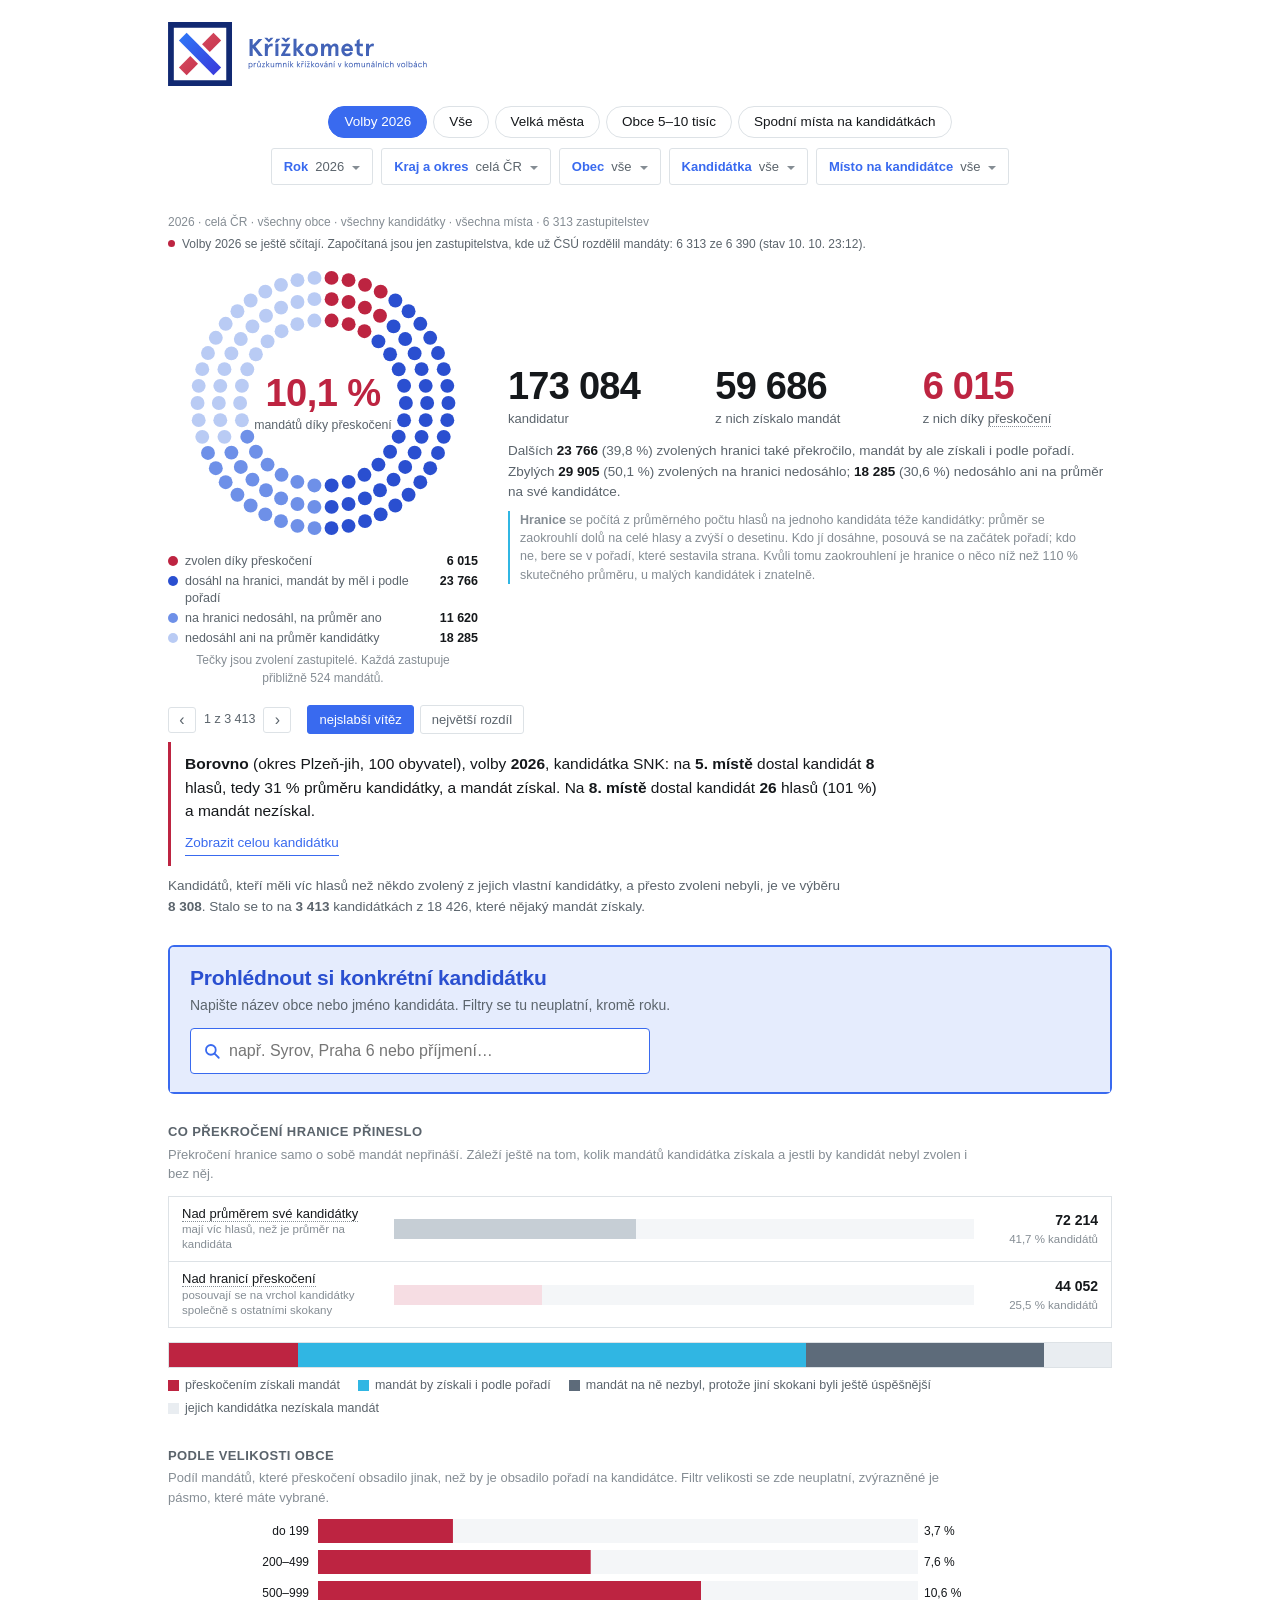
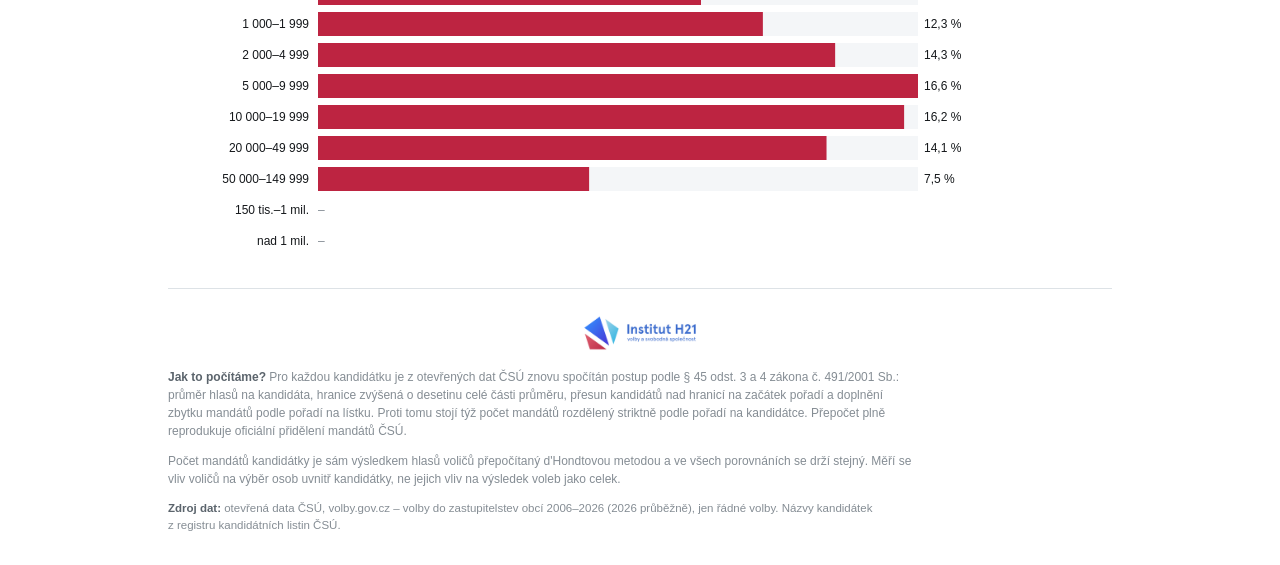
==== commit b9d98f89: "oprava 0% kandidátů" ====
--- a/index.html
+++ b/index.html
@@ -12,7 +12,7 @@
 <link rel="icon" href="assets/favicon.svg" type="image/svg+xml">
 <link rel="icon" href="assets/favicon.ico" sizes="any">
 <link rel="apple-touch-icon" href="assets/apple-touch-icon.png">
-<link rel="stylesheet" href="assets/krizkometr.css?v=2026-10-10">
+<link rel="stylesheet" href="assets/krizkometr.css?v=2026-10-10b">
 </head>
 <body data-view="vse">
 <div class="wrap">
@@ -97,6 +97,6 @@
 </footer>
 </template>
 </div>
-<script src="assets/krizkometr.js?v=2026-10-10"></script>
+<script src="assets/krizkometr.js?v=2026-10-10b"></script>
 </body>
 </html>
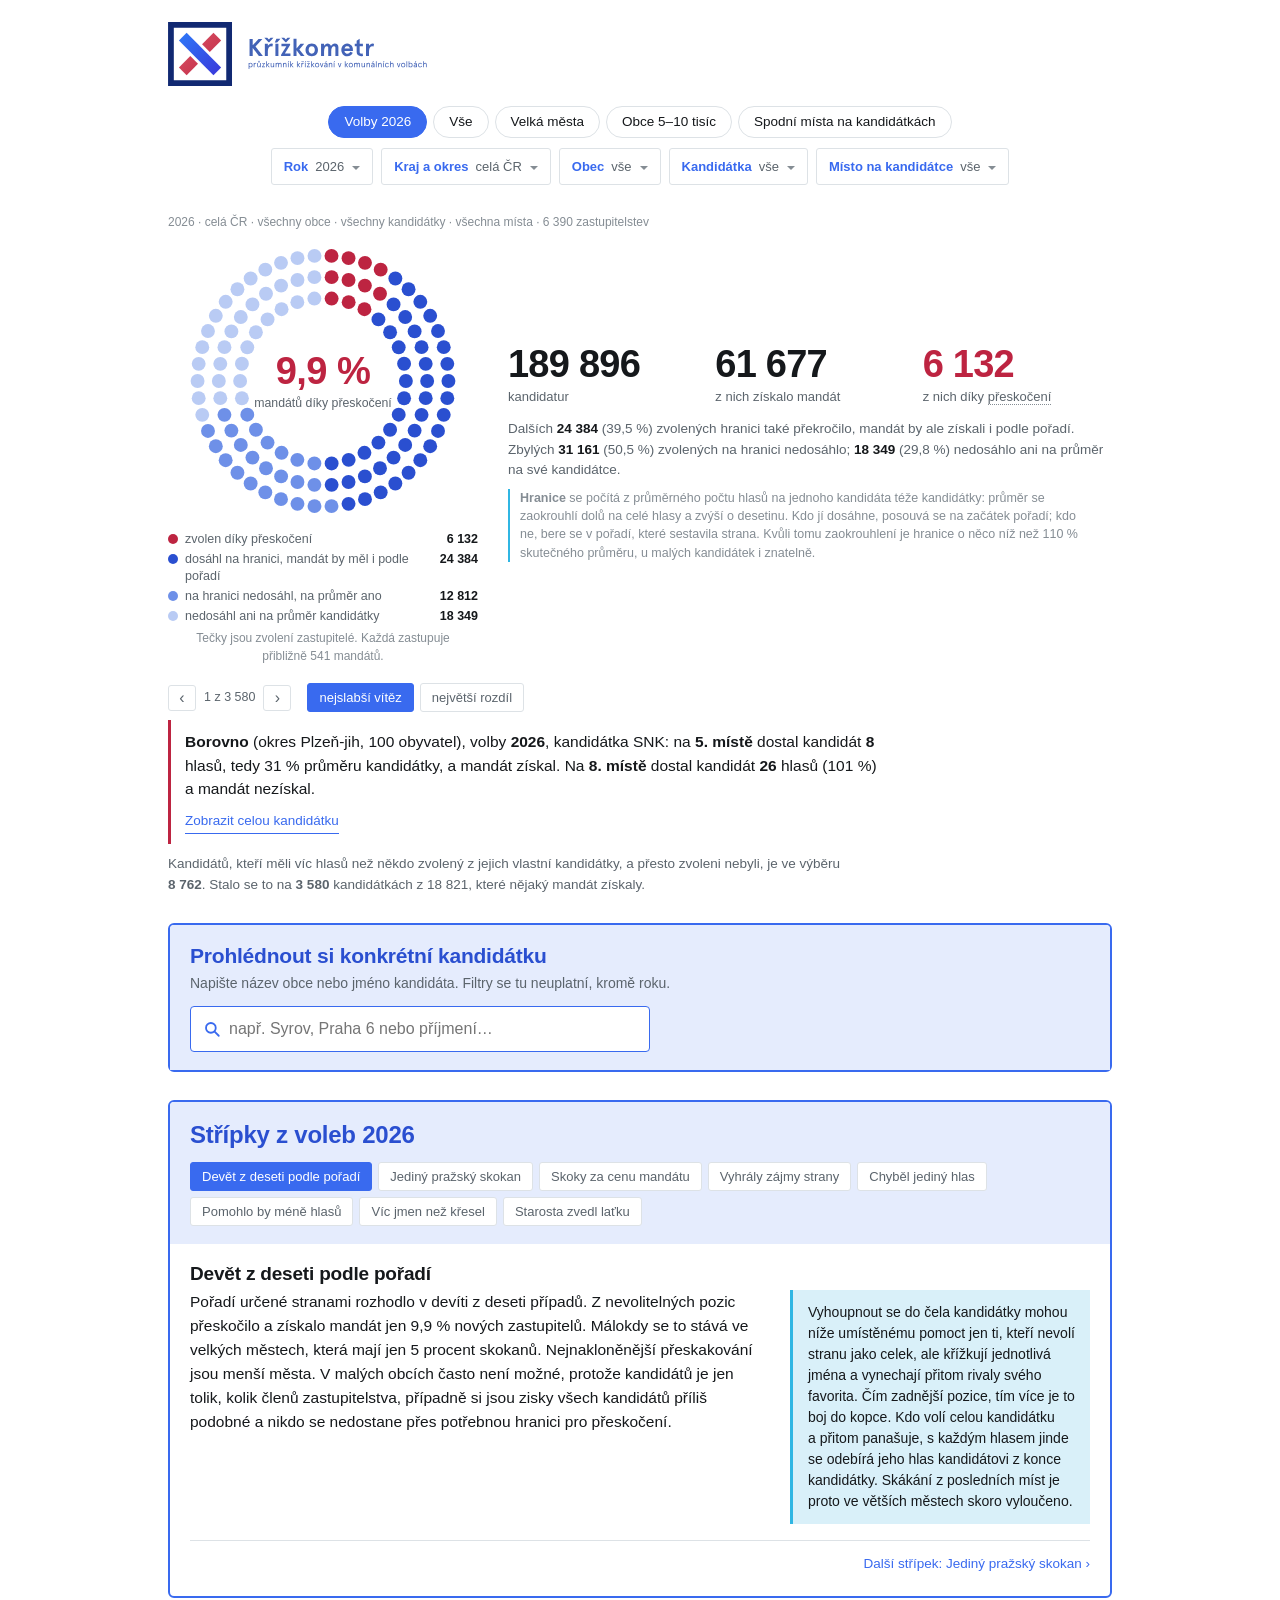
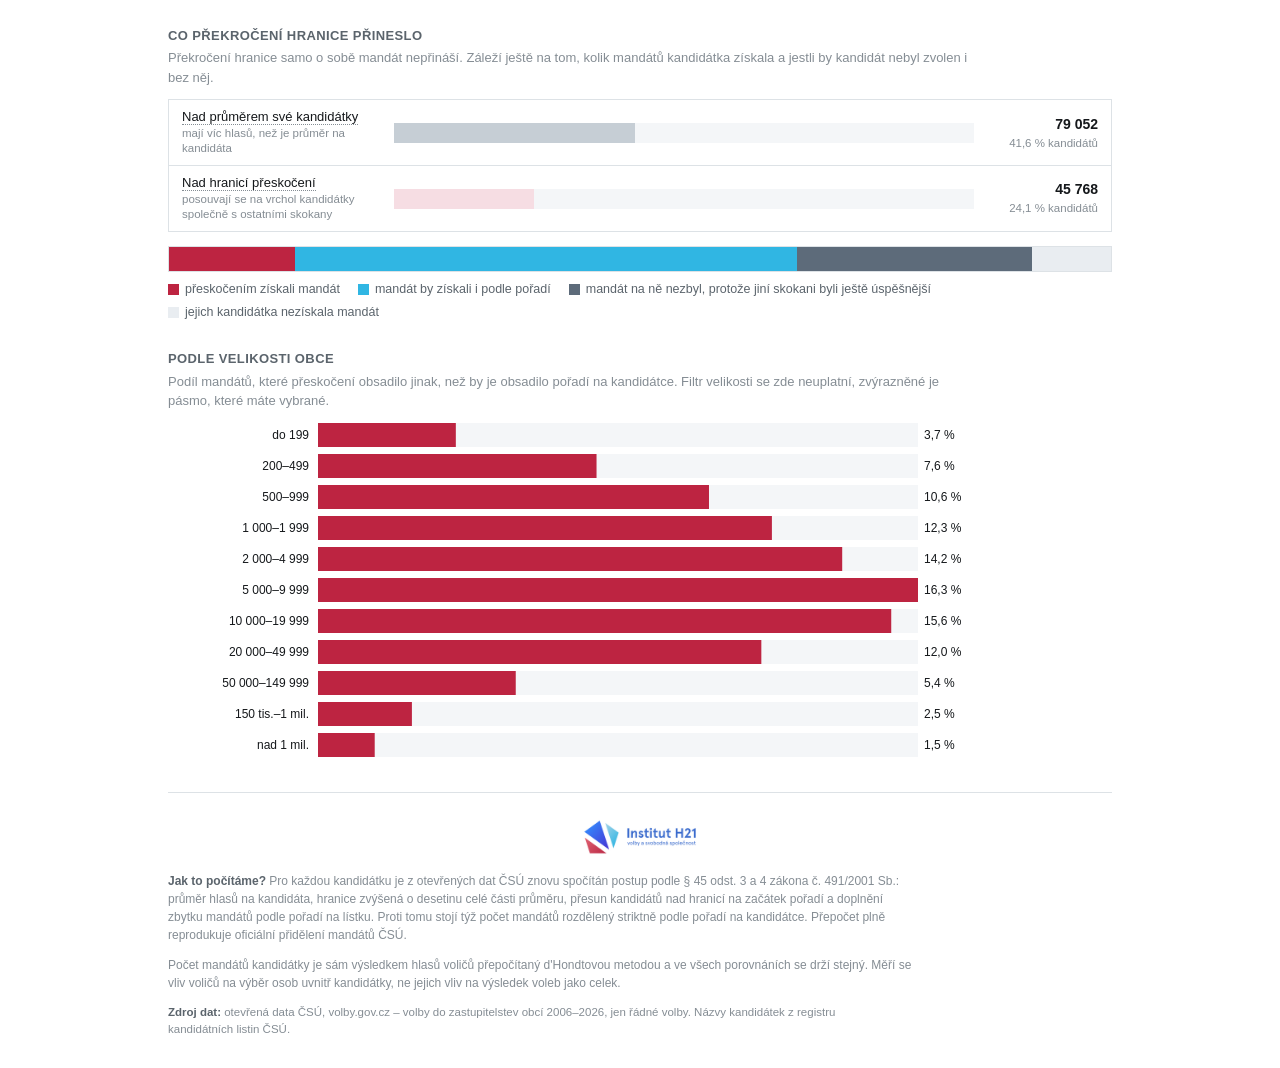
==== commit 57952c4f: "střípky z voleb 2026" ====
--- a/index.html
+++ b/index.html
@@ -12,7 +12,7 @@
 <link rel="icon" href="assets/favicon.svg" type="image/svg+xml">
 <link rel="icon" href="assets/favicon.ico" sizes="any">
 <link rel="apple-touch-icon" href="assets/apple-touch-icon.png">
-<link rel="stylesheet" href="assets/krizkometr.css?v=2026-10-10b">
+<link rel="stylesheet" href="assets/krizkometr.css?v=2026-10-11a">
 </head>
 <body data-view="vse">
 <div class="wrap">
@@ -74,6 +74,14 @@
   <div id="detail"></div>
 </section>
 
+<section class="stripky box" id="stripky" hidden>
+  <div class="box-head">
+  <h2>Střípky z voleb 2026</h2>
+  <div class="chipwrap" id="stripNav" role="group" aria-label="Střípky"></div>
+  </div>
+  <div class="strip" id="stripBody"></div>
+</section>
+
 <section>
   <h2>Co překročení hranice přineslo</h2>
   <p class="sub">Překročení hranice samo o sobě mandát nepřináší. Záleží ještě na tom, kolik mandátů kandidátka získala a jestli by kandidát nebyl zvolen i bez něj.</p>
@@ -97,6 +105,6 @@
 </footer>
 </template>
 </div>
-<script src="assets/krizkometr.js?v=2026-10-10b"></script>
+<script src="assets/krizkometr.js?v=2026-10-11a"></script>
 </body>
 </html>
--- a/assets/krizkometr.css
+++ b/assets/krizkometr.css
@@ -247,8 +247,8 @@
 .minifoot img{display:block;height:36px;width:auto}
 .minifoot .src{margin:12px auto 0}
 .minifoot .wordmark{font-size:22px}
-/* hledání v indexu a průzkumníku: rámeček ve firemní modré, ať mezi grafy nezapadne */
-.search.box{border:2px solid var(--brand);border-radius:6px}
+/* hledání v indexu a průzkumníku a střípky v grafech: rámeček ve firemní modré, ať mezi grafy nezapadne */
+.box{border:2px solid var(--brand);border-radius:6px}
 .box-head{background:var(--brand-soft);padding:18px 20px;border-radius:4px 4px 0 0}
 .box-head h2{font-size:21px;line-height:1.25;letter-spacing:-.01em;text-transform:none;color:var(--brand-dark);margin:0 0 4px}
 .box-head .sub{font-size:14px;color:var(--ink-2);margin:0 0 12px}
@@ -269,3 +269,46 @@
 .livebox{font-size:13.5px;line-height:1.5;color:var(--ink);background:var(--hot-soft);
   border-left:3px solid var(--hot);padding:9px 12px;margin:10px 0 10px;max-width:560px}
 .ych.nr{font-size:13px;color:var(--ink-3)}
+/* střípky z voleb nahoře v grafech: přepínač v záhlaví, text, vedle něj rámeček, pod tím graf */
+.stripky .box-head h2{font-size:24px;margin:0 0 12px}
+#stripNav{position:relative}
+.strip{padding:18px 20px 20px}
+.strip h3{font-size:19px;font-weight:700;line-height:1.3;letter-spacing:-.01em;margin:0 0 3px}
+.st-where{font-size:13px;color:var(--ink-2);margin:0 0 12px}
+.st-cols{display:grid;grid-template-columns:minmax(0,1fr) 300px;gap:14px 28px;align-items:start}
+.st-cols.solo{grid-template-columns:minmax(0,1fr)}
+@media(max-width:720px){.st-cols{grid-template-columns:minmax(0,1fr)}}
+.st-text{max-width:44em}
+.st-text p{margin:0 0 10px;font-size:15.5px;line-height:1.55}
+.st-text p:last-child,.st-aside p:last-child{margin-bottom:0}
+.st-aside{background:var(--azure-soft);border-left:3px solid var(--azure);padding:12px 15px;font-size:14px;line-height:1.5}
+.st-aside p{margin:0 0 8px}
+.st-text a,.st-aside a,.st-fig figcaption a{color:var(--brand)}
+.st-fig{margin:20px 0 0}
+.st-fig img{display:block;max-width:100%;height:auto}
+.st-fig figcaption{font-size:12.5px;color:var(--ink-2);margin:6px 0 0;max-width:62em}
+.stchart{display:block;width:100%;height:auto;overflow:visible}
+.stchart text{font-size:12px;fill:var(--ink-2)}
+.stchart .lb{font-size:12.5px;fill:var(--ink);pointer-events:none}
+.stchart .halo{paint-order:stroke;stroke:var(--bg);stroke-width:3px;stroke-linejoin:round}
+.st-key{display:flex;flex-wrap:wrap;gap:4px 16px;margin:6px 0 0;font-size:12.5px;color:var(--ink-2)}
+.st-key>span{display:flex;align-items:center;gap:6px}
+.st-key i{display:block;flex:0 0 auto}
+.st-key .k-el,.st-key .k-ne,.st-key .k-hot{width:10px;height:10px;border-radius:50%}
+.st-key .k-el{background:var(--brand)}
+.st-key .k-ne{border:1.5px solid var(--ink-3)}
+.st-key .k-hot{background:var(--hot)}
+.st-key .k-ln{width:18px;border-top:1.5px solid var(--ink)}
+.st-key .k-da{border-top-style:dashed}
+.st-key .k-bd{width:14px;height:11px;background:var(--brand-soft);opacity:.7}
+.st-more{margin-top:16px}
+#stripList{overflow-x:auto}
+.st-foot{margin-top:16px;padding-top:10px;border-top:1px solid var(--rule);text-align:right}
+.st-next{font:inherit;font-size:13.5px;color:var(--brand);background:none;border:0;padding:2px 0;cursor:pointer}
+.st-next:hover{text-decoration:underline}
+@media(max-width:560px){.stripky .box-head h2{font-size:21px}
+  .strip{padding:14px 12px 16px}.strip h3{font-size:17.5px}.st-text p{font-size:15px}
+  /* přepínače v jednom řádku, posouvají se do strany až k okraji rámečku */
+  #stripNav{flex-wrap:nowrap;overflow-x:auto;scrollbar-width:none;margin:0 -14px;padding:0 14px 2px}
+  #stripNav::-webkit-scrollbar{display:none}
+  #stripNav .chip{flex:0 0 auto;white-space:nowrap}}
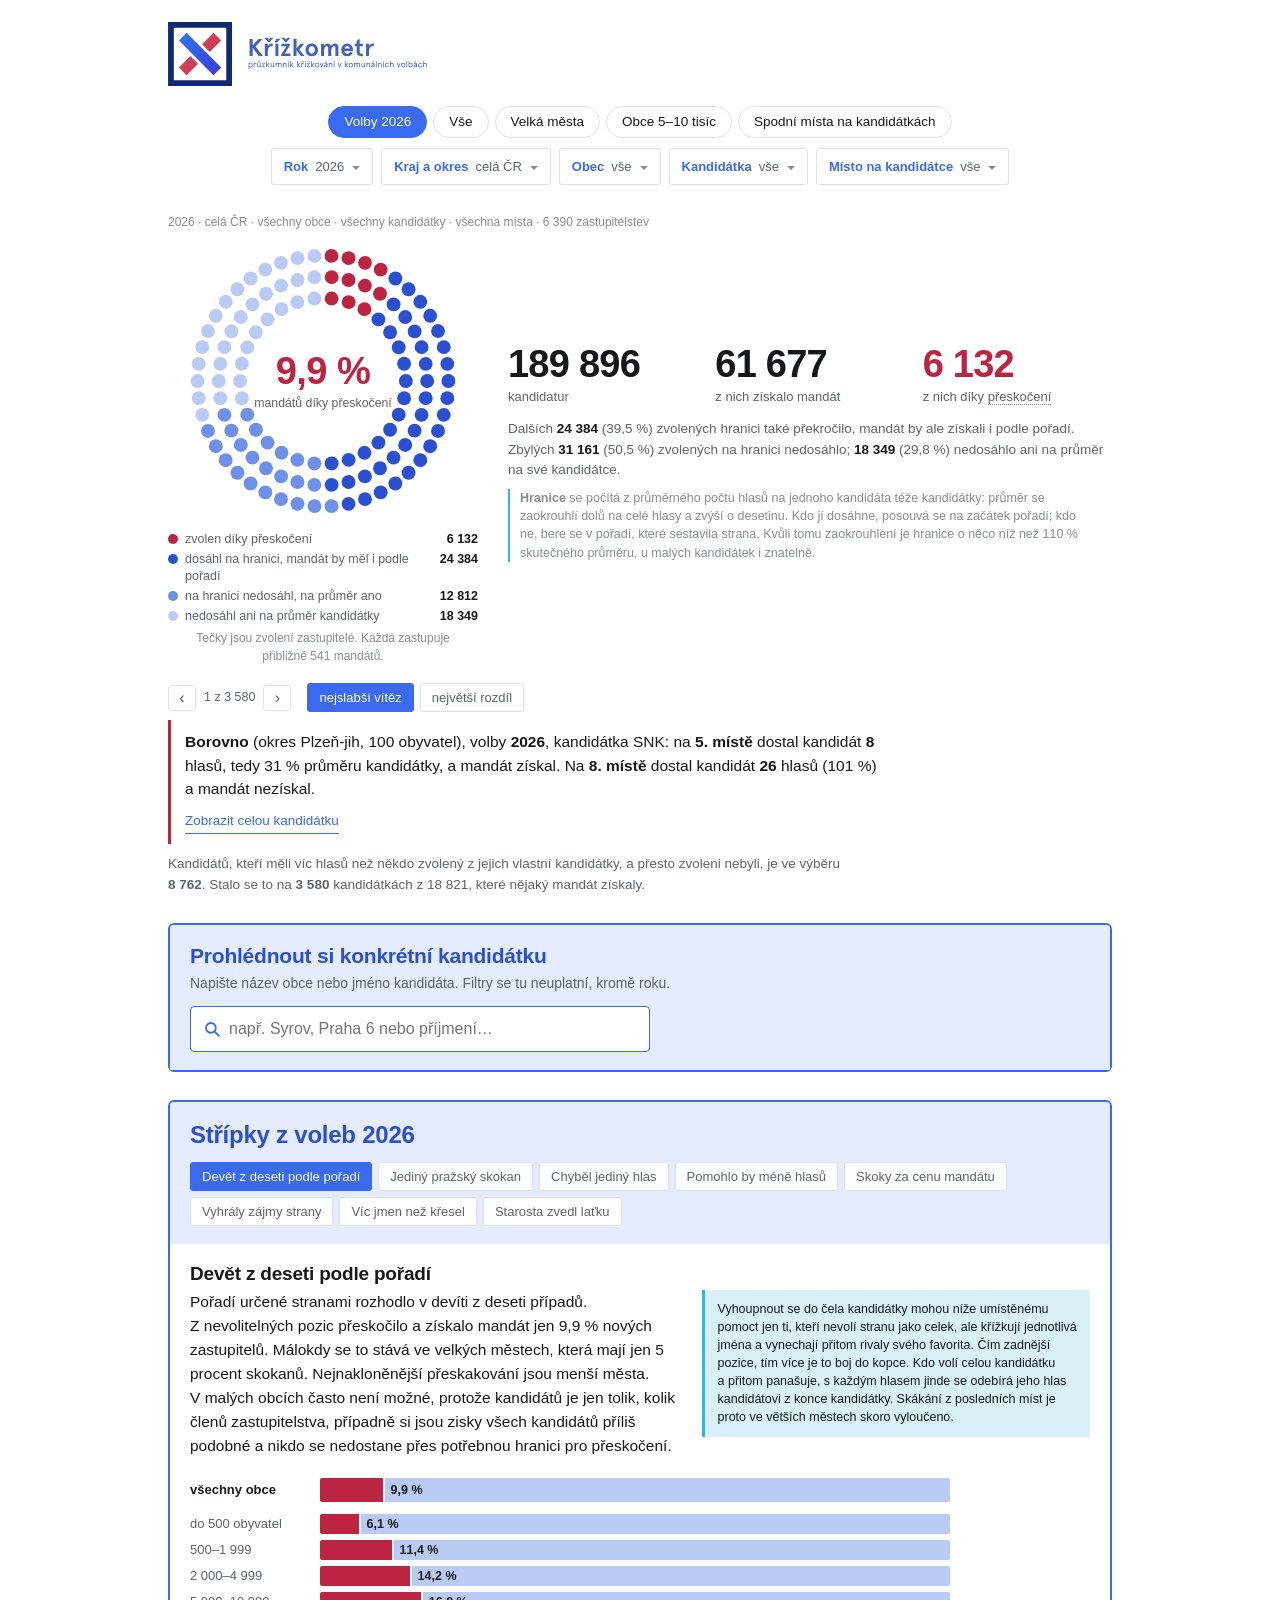
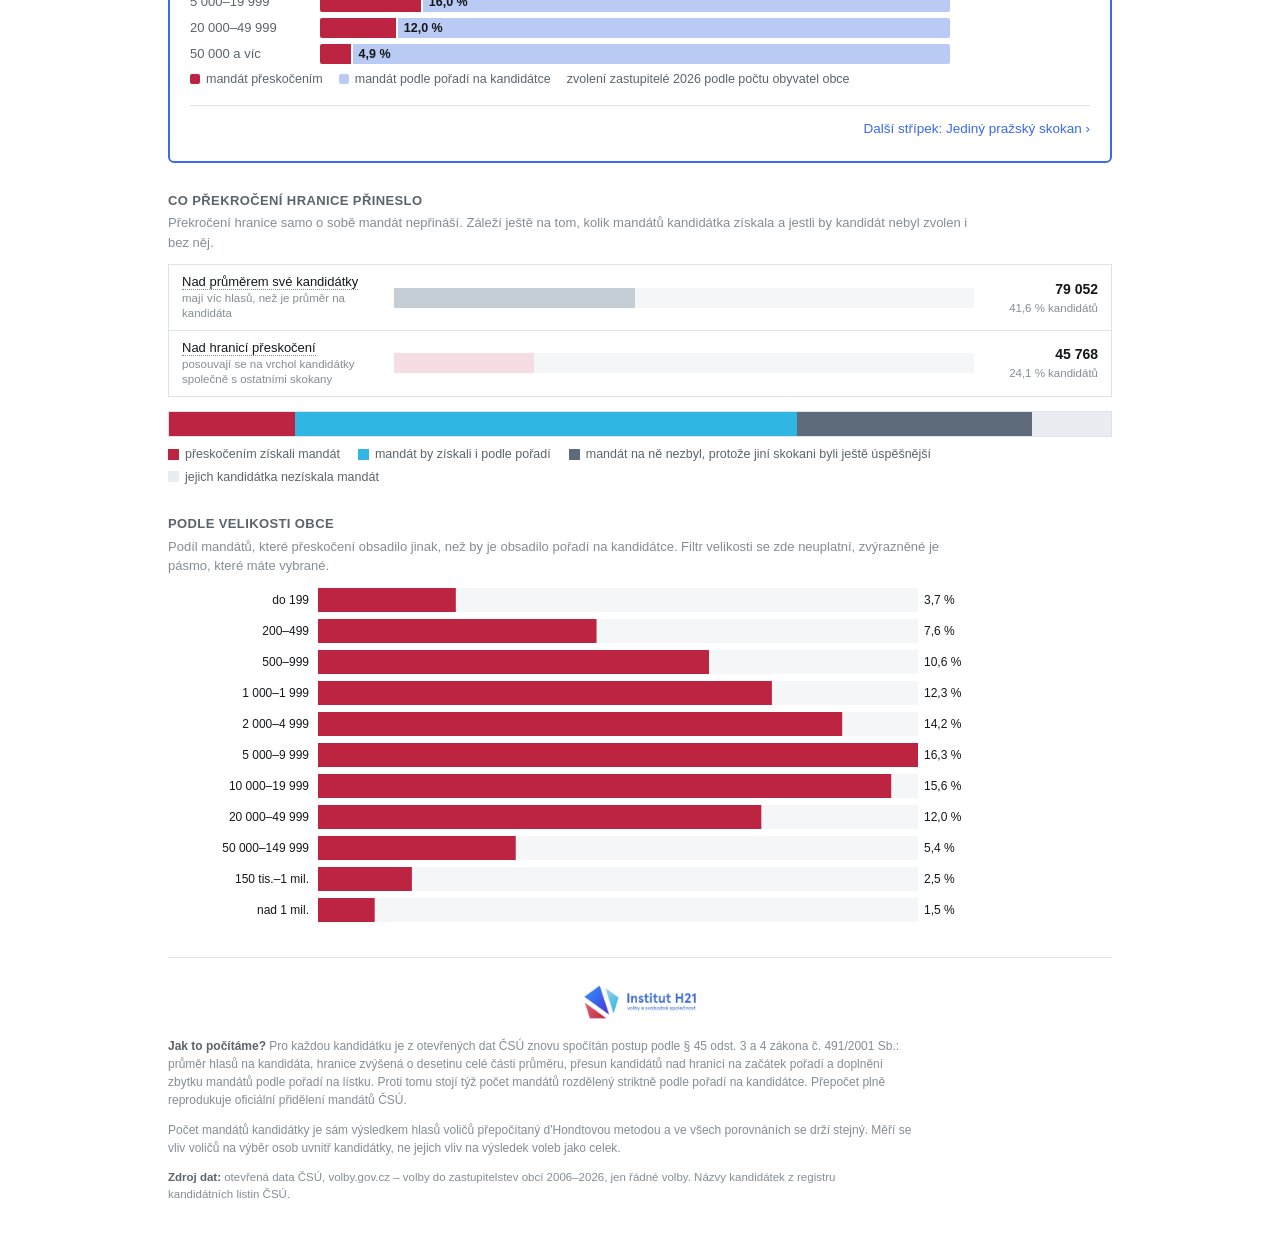
==== commit 9681f8b2: "střípky: graf k přehledu, pořadí, menší rámeček" ====
--- a/index.html
+++ b/index.html
@@ -12,7 +12,7 @@
 <link rel="icon" href="assets/favicon.svg" type="image/svg+xml">
 <link rel="icon" href="assets/favicon.ico" sizes="any">
 <link rel="apple-touch-icon" href="assets/apple-touch-icon.png">
-<link rel="stylesheet" href="assets/krizkometr.css?v=2026-10-11a">
+<link rel="stylesheet" href="assets/krizkometr.css?v=2026-10-11b">
 </head>
 <body data-view="vse">
 <div class="wrap">
@@ -105,6 +105,6 @@
 </footer>
 </template>
 </div>
-<script src="assets/krizkometr.js?v=2026-10-11a"></script>
+<script src="assets/krizkometr.js?v=2026-10-11b"></script>
 </body>
 </html>
--- a/assets/krizkometr.css
+++ b/assets/krizkometr.css
@@ -275,14 +275,15 @@
 .strip{padding:18px 20px 20px}
 .strip h3{font-size:19px;font-weight:700;line-height:1.3;letter-spacing:-.01em;margin:0 0 3px}
 .st-where{font-size:13px;color:var(--ink-2);margin:0 0 12px}
-.st-cols{display:grid;grid-template-columns:minmax(0,1fr) 300px;gap:14px 28px;align-items:start}
+/* rámeček je užší písmem a širší sloupcem, aby nebyl vyšší než text (dorovnává fitAside) */
+.st-cols{display:grid;grid-template-columns:minmax(0,1fr) minmax(0,.8fr);gap:14px 26px;align-items:start}
 .st-cols.solo{grid-template-columns:minmax(0,1fr)}
 @media(max-width:720px){.st-cols{grid-template-columns:minmax(0,1fr)}}
 .st-text{max-width:44em}
 .st-text p{margin:0 0 10px;font-size:15.5px;line-height:1.55}
 .st-text p:last-child,.st-aside p:last-child{margin-bottom:0}
-.st-aside{background:var(--azure-soft);border-left:3px solid var(--azure);padding:12px 15px;font-size:14px;line-height:1.5}
-.st-aside p{margin:0 0 8px}
+.st-aside{background:var(--azure-soft);border-left:3px solid var(--azure);padding:10px 13px;font-size:12.5px;line-height:1.45}
+.st-aside p{margin:0 0 6px}
 .st-text a,.st-aside a,.st-fig figcaption a{color:var(--brand)}
 .st-fig{margin:20px 0 0}
 .st-fig img{display:block;max-width:100%;height:auto}
@@ -301,6 +302,20 @@
 .st-key .k-ln{width:18px;border-top:1.5px solid var(--ink)}
 .st-key .k-da{border-top-style:dashed}
 .st-key .k-bd{width:14px;height:11px;background:var(--brand-soft);opacity:.7}
+.st-key .k-sq{border-radius:2px}
+.st-key .k-ord{width:10px;height:10px;background:#B9CBF4}
+/* přehled podle velikosti obce: celý pruh = všichni zvolení, červeně přeskočením */
+.st-bars{max-width:760px}
+.sb-row{display:grid;grid-template-columns:118px minmax(0,1fr);gap:12px;align-items:center;margin:0 0 6px}
+.sb-row.tot{margin-bottom:12px}
+.sb-lab{font-size:13px;color:var(--ink-2);white-space:nowrap}
+.sb-row.tot .sb-lab{color:var(--ink);font-weight:700}
+.sb-trk{position:relative;display:flex;gap:2px;height:20px}
+.sb-row.tot .sb-trk{height:24px}
+.sb-j{display:block;background:var(--hot);border-radius:2px 0 0 2px}
+.sb-o{display:block;flex:1;background:#B9CBF4;border-radius:0 2px 2px 0}
+.sb-v{position:absolute;top:50%;transform:translateY(-50%);margin-left:8px;font-size:12.5px;font-weight:700;color:var(--ink);white-space:nowrap}
+@media(max-width:560px){.sb-row{grid-template-columns:92px minmax(0,1fr);gap:8px}.sb-lab{font-size:12px}}
 .st-more{margin-top:16px}
 #stripList{overflow-x:auto}
 .st-foot{margin-top:16px;padding-top:10px;border-top:1px solid var(--rule);text-align:right}
